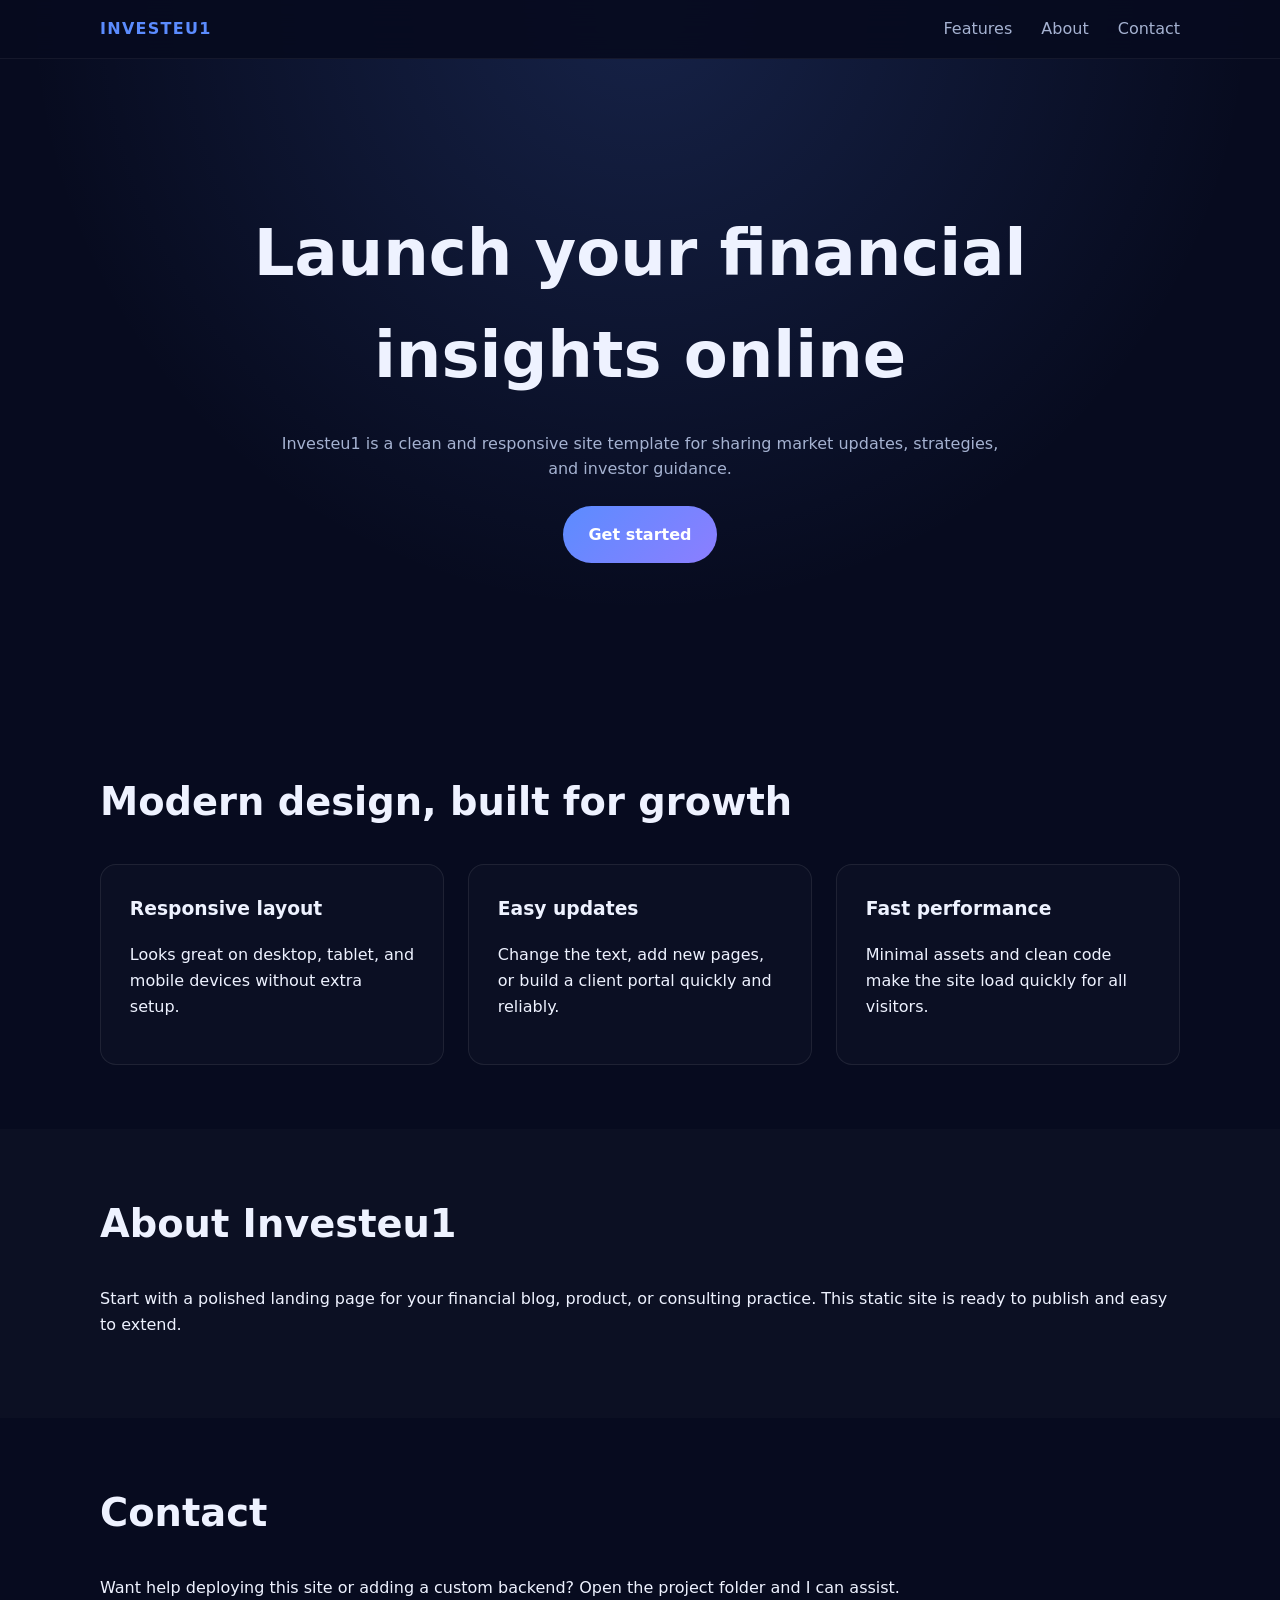
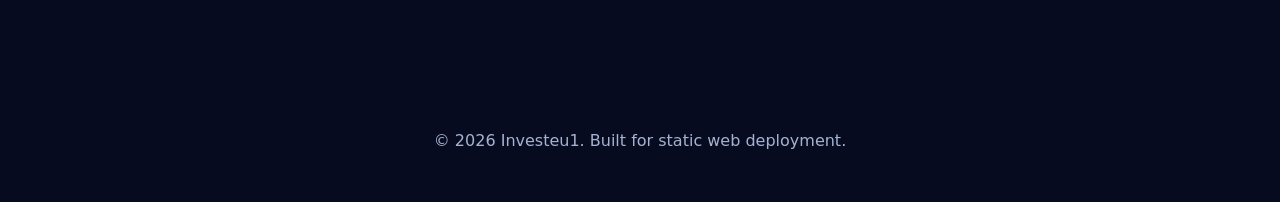
==== index.html @ 226d845a "Initial commit" ====
<!DOCTYPE html>
<html lang="en">
  <head>
    <meta charset="UTF-8" />
    <meta name="viewport" content="width=device-width, initial-scale=1.0" />
    <title>Investeu1</title>
    <link rel="stylesheet" href="styles.css" />
  </head>
  <body>
    <header class="site-header">
      <div class="container">
        <a class="brand" href="#">Investeu1</a>
        <nav>
          <a href="#features">Features</a>
          <a href="#about">About</a>
          <a href="#contact">Contact</a>
        </nav>
      </div>
    </header>

    <main>
      <section class="hero">
        <div class="container hero-content">
          <h1>Launch your financial insights online</h1>
          <p>Investeu1 is a clean and responsive site template for sharing market updates, strategies, and investor guidance.</p>
          <a class="btn" href="#about">Get started</a>
        </div>
      </section>

      <section id="features" class="section">
        <div class="container">
          <h2>Modern design, built for growth</h2>
          <div class="grid">
            <article>
              <h3>Responsive layout</h3>
              <p>Looks great on desktop, tablet, and mobile devices without extra setup.</p>
            </article>
            <article>
              <h3>Easy updates</h3>
              <p>Change the text, add new pages, or build a client portal quickly and reliably.</p>
            </article>
            <article>
              <h3>Fast performance</h3>
              <p>Minimal assets and clean code make the site load quickly for all visitors.</p>
            </article>
          </div>
        </div>
      </section>

      <section id="about" class="section section-alt">
        <div class="container">
          <h2>About Investeu1</h2>
          <p>Start with a polished landing page for your financial blog, product, or consulting practice. This static site is ready to publish and easy to extend.</p>
        </div>
      </section>

      <section id="contact" class="section">
        <div class="container">
          <h2>Contact</h2>
          <p>Want help deploying this site or adding a custom backend? Open the project folder and I can assist.</p>
        </div>
      </section>
    </main>

    <footer class="footer">
      <div class="container">
        <p>© 2026 Investeu1. Built for static web deployment.</p>
      </div>
    </footer>

    <script src="script.js"></script>
  </body>
</html>
---- styles.css ----
:root {
  --bg: #070b1f;
  --surface: #11172f;
  --text: #eef2ff;
  --muted: #a5b2d1;
  --accent: #5b8cff;
}

* {
  box-sizing: border-box;
}

body {
  margin: 0;
  font-family: Inter, system-ui, -apple-system, BlinkMacSystemFont, "Segoe UI", sans-serif;
  background: radial-gradient(circle at top, rgba(91, 140, 255, 0.18), transparent 32%), var(--bg);
  color: var(--text);
  line-height: 1.6;
}

img {
  max-width: 100%;
}

.container {
  width: min(1080px, calc(100% - 2rem));
  margin: 0 auto;
}

.site-header {
  position: sticky;
  top: 0;
  background: rgba(7, 11, 31, 0.94);
  backdrop-filter: blur(16px);
  border-bottom: 1px solid rgba(255, 255, 255, 0.06);
  z-index: 10;
}

.site-header .container {
  display: flex;
  align-items: center;
  justify-content: space-between;
  padding: 1rem 0;
}

.brand {
  font-weight: 700;
  letter-spacing: 0.08em;
  text-transform: uppercase;
  color: var(--accent);
  text-decoration: none;
}

nav a {
  color: var(--muted);
  text-decoration: none;
  margin-left: 1.5rem;
  font-weight: 500;
}

nav a:hover {
  color: var(--text);
}

.hero {
  min-height: 72vh;
  display: grid;
  place-items: center;
  padding: 5rem 0;
}

.hero-content {
  text-align: center;
}

.hero h1 {
  font-size: clamp(2.5rem, 5vw, 4.5rem);
  margin: 0;
}

.hero p {
  max-width: 720px;
  margin: 1.5rem auto;
  color: var(--muted);
}

.btn {
  display: inline-block;
  padding: 1rem 1.6rem;
  border-radius: 999px;
  background: linear-gradient(135deg, #5b8cff, #8c7eff);
  color: white;
  text-decoration: none;
  font-weight: 600;
}

.section {
  padding: 4rem 0;
}

.section-alt {
  background: rgba(255, 255, 255, 0.02);
}

.section h2 {
  margin-top: 0;
  font-size: clamp(2rem, 3vw, 2.8rem);
}

.grid {
  display: grid;
  gap: 1.5rem;
  grid-template-columns: repeat(auto-fit, minmax(220px, 1fr));
  margin-top: 2rem;
}

article {
  padding: 1.8rem;
  border: 1px solid rgba(255, 255, 255, 0.08);
  border-radius: 1rem;
  background: rgba(255, 255, 255, 0.02);
}

article h3 {
  margin-top: 0;
}

.footer {
  padding: 2rem 0;
  text-align: center;
  color: var(--muted);
}

@media (max-width: 680px) {
  .site-header .container {
    flex-direction: column;
    align-items: flex-start;
  }

  nav {
    margin-top: 0.75rem;
  }

  nav a {
    margin-left: 0;
    margin-right: 1rem;
  }
}
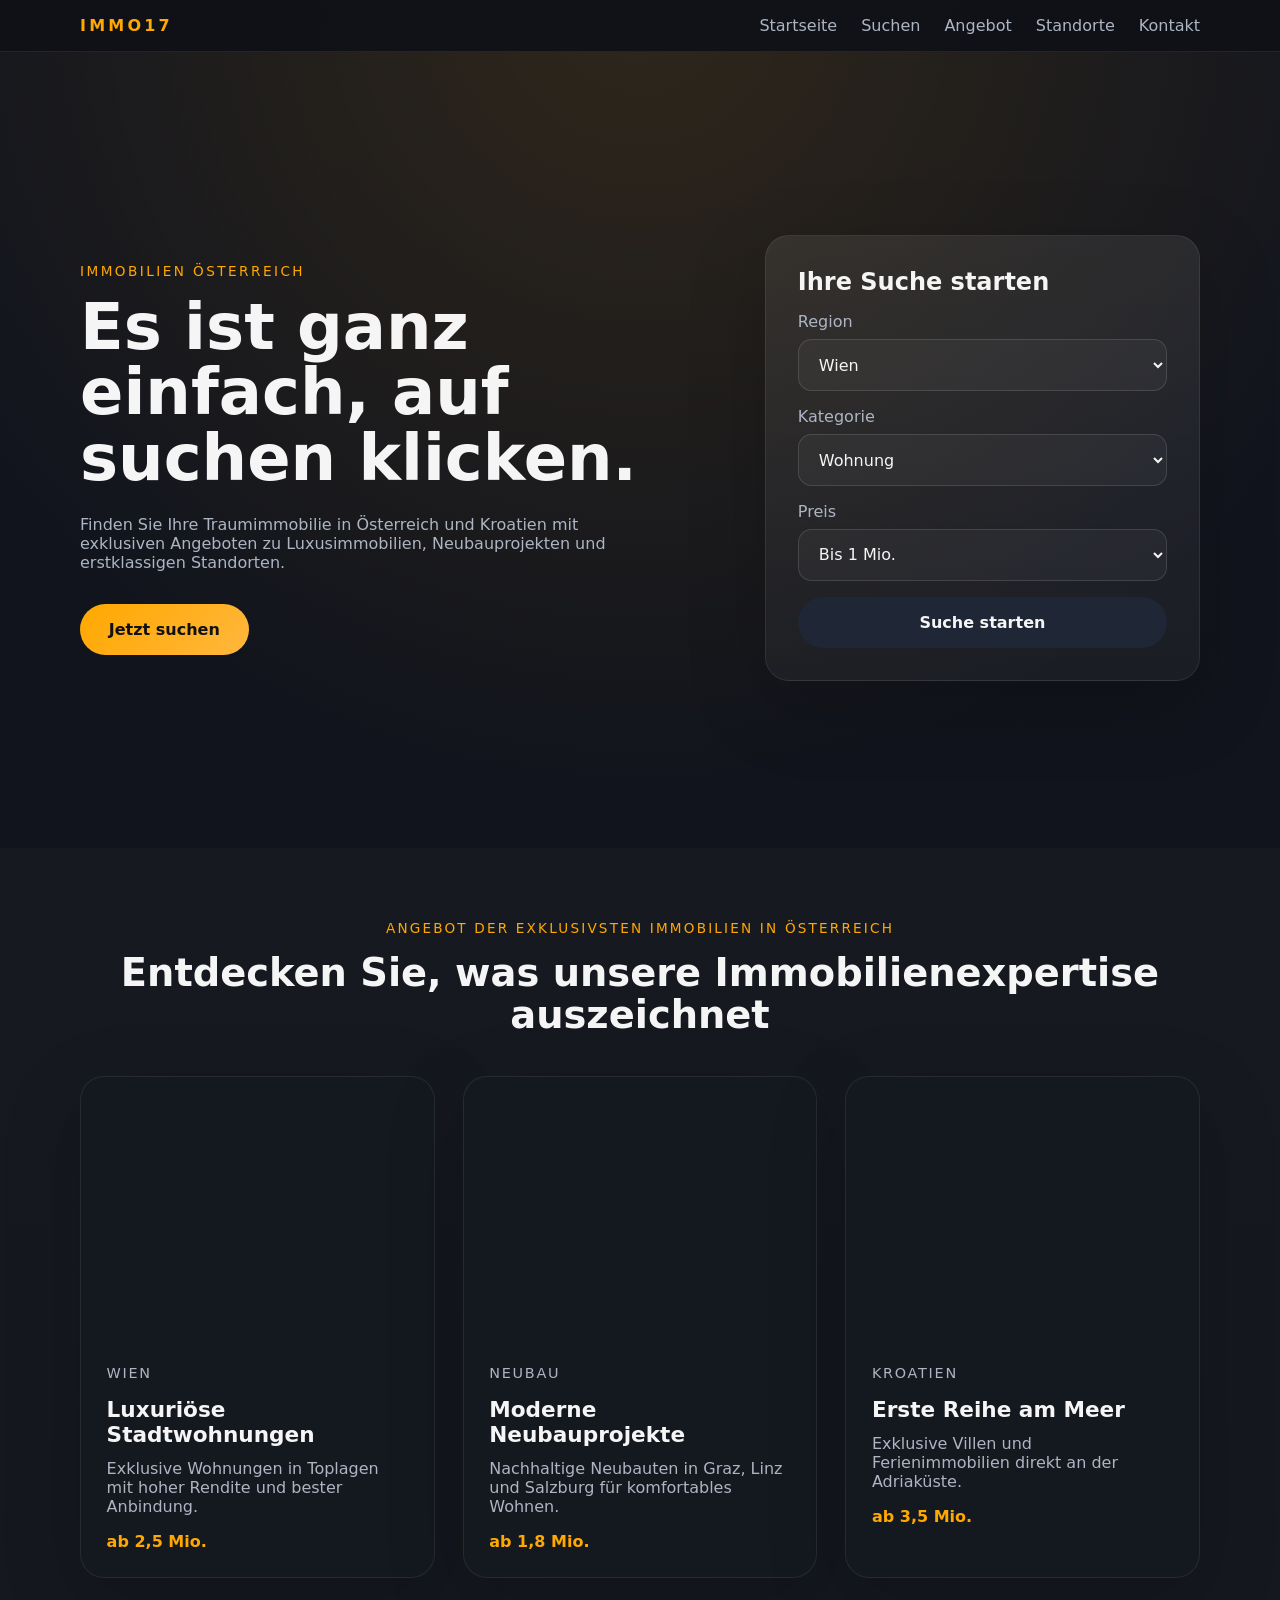
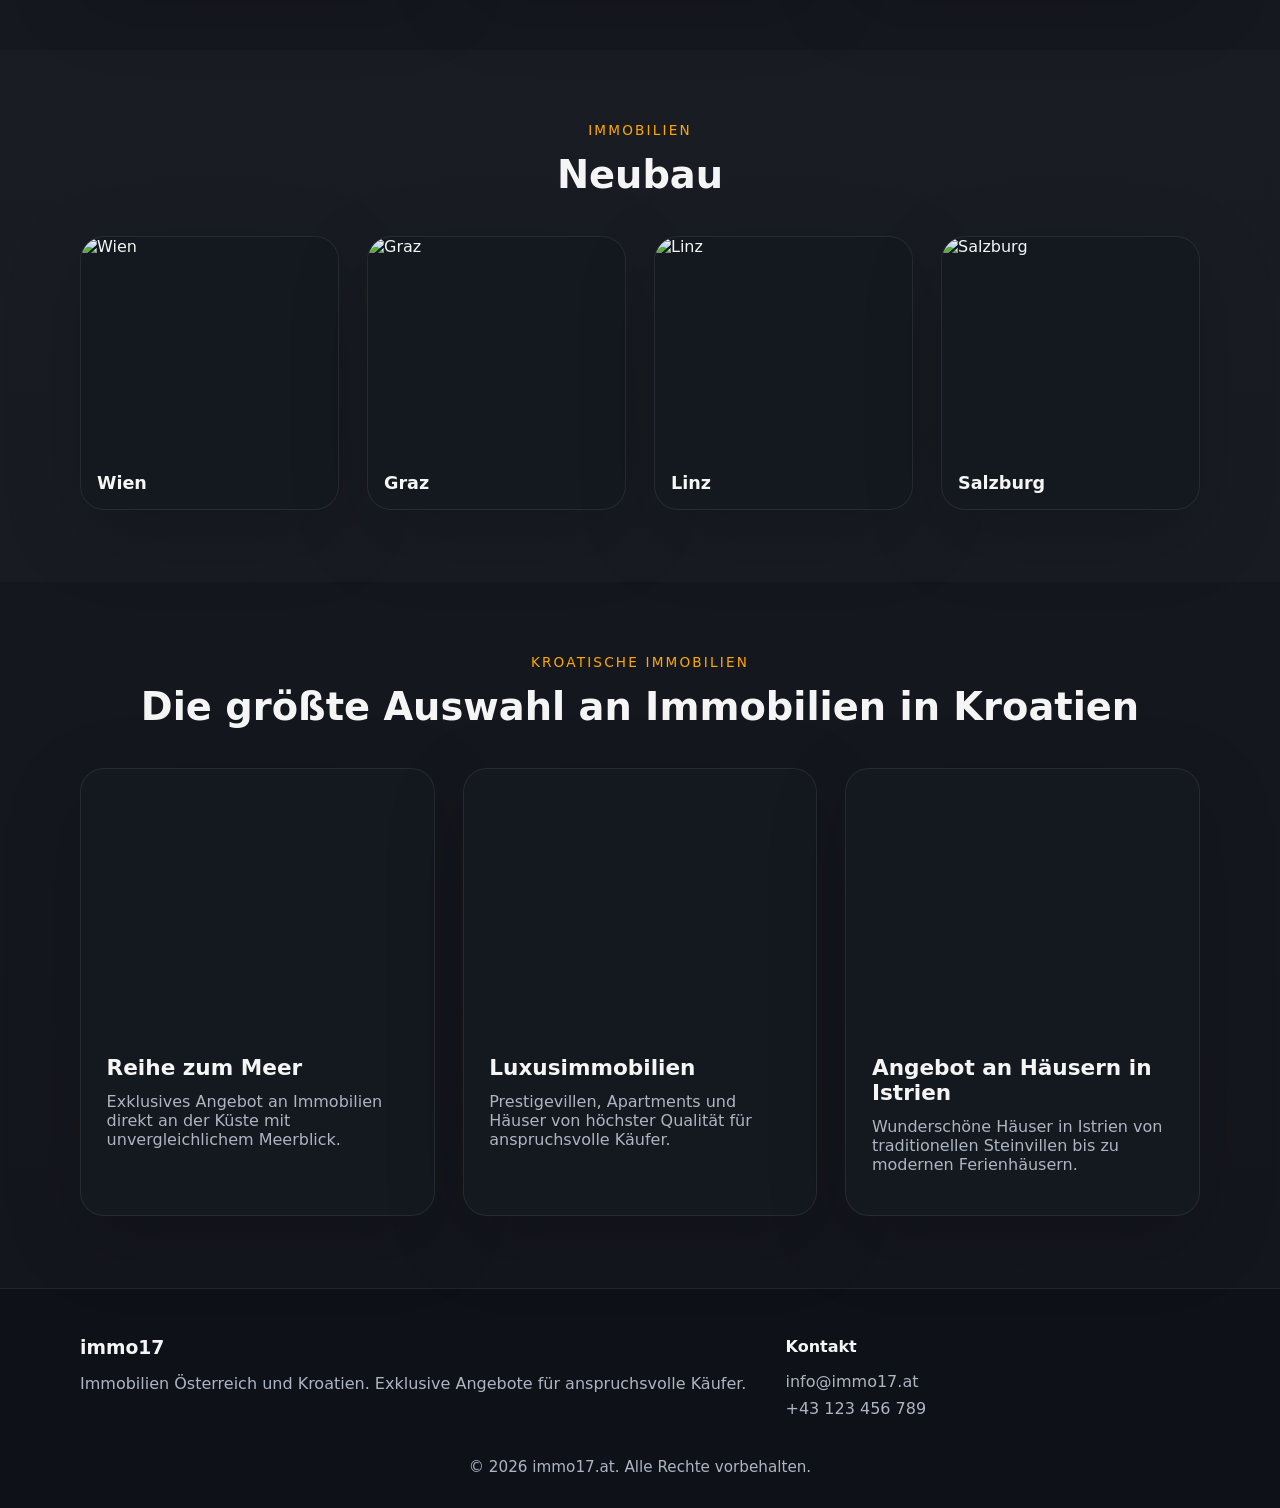
==== commit 6c579703: "Update site to immo17.at-style clone" ====
--- a/index.html
+++ b/index.html
@@ -1,70 +1,186 @@
 <!DOCTYPE html>
-<html lang="en">
+<html lang="de">
   <head>
     <meta charset="UTF-8" />
     <meta name="viewport" content="width=device-width, initial-scale=1.0" />
-    <title>Investeu1</title>
+    <title>immo17.at</title>
+    <meta name="description" content="Immobilien Österreich" />
     <link rel="stylesheet" href="styles.css" />
   </head>
   <body>
-    <header class="site-header">
-      <div class="container">
-        <a class="brand" href="#">Investeu1</a>
-        <nav>
-          <a href="#features">Features</a>
-          <a href="#about">About</a>
-          <a href="#contact">Contact</a>
+    <header class="main-header">
+      <div class="header-inner container">
+        <a class="logo" href="#home">immo17</a>
+        <button class="menu-toggle" aria-label="Menü öffnen">☰</button>
+        <nav class="main-menu">
+          <a href="#home">Startseite</a>
+          <a href="#search">Suchen</a>
+          <a href="#angebote">Angebot</a>
+          <a href="#standorte">Standorte</a>
+          <a href="#kontakt">Kontakt</a>
         </nav>
       </div>
     </header>
 
     <main>
-      <section class="hero">
-        <div class="container hero-content">
-          <h1>Launch your financial insights online</h1>
-          <p>Investeu1 is a clean and responsive site template for sharing market updates, strategies, and investor guidance.</p>
-          <a class="btn" href="#about">Get started</a>
+      <section id="home" class="hero-section">
+        <div class="container hero-grid">
+          <div class="hero-copy">
+            <span class="eyebrow">Immobilien Österreich</span>
+            <h1>Es ist ganz einfach, auf suchen klicken.</h1>
+            <p>Finden Sie Ihre Traumimmobilie in Österreich und Kroatien mit exklusiven Angeboten zu Luxusimmobilien, Neubauprojekten und erstklassigen Standorten.</p>
+            <a class="btn btn-primary" href="#search">Jetzt suchen</a>
+          </div>
+          <div class="hero-image">
+            <div class="hero-panel">
+              <h2>Ihre Suche starten</h2>
+              <form id="search" class="search-form">
+                <label>
+                  Region
+                  <select>
+                    <option>Wien</option>
+                    <option>Graz</option>
+                    <option>Linz</option>
+                    <option>Salzburg</option>
+                  </select>
+                </label>
+                <label>
+                  Kategorie
+                  <select>
+                    <option>Wohnung</option>
+                    <option>Haus</option>
+                    <option>Neubau</option>
+                    <option>Kroatien</option>
+                  </select>
+                </label>
+                <label>
+                  Preis
+                  <select>
+                    <option>Bis 1 Mio.</option>
+                    <option>1–3 Mio.</option>
+                    <option>3–5 Mio.</option>
+                    <option>5+ Mio.</option>
+                  </select>
+                </label>
+                <button class="btn btn-secondary" type="submit">Suche starten</button>
+              </form>
+            </div>
+          </div>
         </div>
       </section>
 
-      <section id="features" class="section">
+      <section id="angebote" class="section section-dark">
         <div class="container">
-          <h2>Modern design, built for growth</h2>
-          <div class="grid">
-            <article>
-              <h3>Responsive layout</h3>
-              <p>Looks great on desktop, tablet, and mobile devices without extra setup.</p>
+          <div class="section-heading text-center">
+            <span class="subtitle">Angebot der exklusivsten Immobilien in Österreich</span>
+            <h2>Entdecken Sie, was unsere Immobilienexpertise auszeichnet</h2>
+          </div>
+          <div class="card-grid">
+            <article class="property-card">
+              <div class="property-image image-austria"></div>
+              <div class="property-content">
+                <p class="property-tag">Wien</p>
+                <h3>Luxuriöse Stadtwohnungen</h3>
+                <p>Exklusive Wohnungen in Toplagen mit hoher Rendite und bester Anbindung.</p>
+                <span class="price">ab 2,5 Mio.</span>
+              </div>
             </article>
-            <article>
-              <h3>Easy updates</h3>
-              <p>Change the text, add new pages, or build a client portal quickly and reliably.</p>
+            <article class="property-card">
+              <div class="property-image image-house"></div>
+              <div class="property-content">
+                <p class="property-tag">Neubau</p>
+                <h3>Moderne Neubauprojekte</h3>
+                <p>Nachhaltige Neubauten in Graz, Linz und Salzburg für komfortables Wohnen.</p>
+                <span class="price">ab 1,8 Mio.</span>
+              </div>
             </article>
-            <article>
-              <h3>Fast performance</h3>
-              <p>Minimal assets and clean code make the site load quickly for all visitors.</p>
+            <article class="property-card">
+              <div class="property-image image-croatia"></div>
+              <div class="property-content">
+                <p class="property-tag">Kroatien</p>
+                <h3>Erste Reihe am Meer</h3>
+                <p>Exklusive Villen und Ferienimmobilien direkt an der Adriaküste.</p>
+                <span class="price">ab 3,5 Mio.</span>
+              </div>
             </article>
           </div>
         </div>
       </section>
 
-      <section id="about" class="section section-alt">
+      <section id="standorte" class="section section-light">
         <div class="container">
-          <h2>About Investeu1</h2>
-          <p>Start with a polished landing page for your financial blog, product, or consulting practice. This static site is ready to publish and easy to extend.</p>
+          <div class="section-heading text-center">
+            <span class="subtitle">Immobilien</span>
+            <h2>Neubau</h2>
+          </div>
+          <div class="locations-grid">
+            <div class="location-card">
+              <img src="https://images.unsplash.com/photo-1522708323590-d24dbb6b0267?auto=format&fit=crop&w=800&q=80" alt="Wien" />
+              <h4>Wien</h4>
+            </div>
+            <div class="location-card">
+              <img src="https://images.unsplash.com/photo-1494526585095-c41746248156?auto=format&fit=crop&w=800&q=80" alt="Graz" />
+              <h4>Graz</h4>
+            </div>
+            <div class="location-card">
+              <img src="https://images.unsplash.com/photo-1505693416388-ac5ce068fe85?auto=format&fit=crop&w=800&q=80" alt="Linz" />
+              <h4>Linz</h4>
+            </div>
+            <div class="location-card">
+              <img src="https://images.unsplash.com/photo-1505693416388-ac5ce068fe85?auto=format&fit=crop&w=800&q=80" alt="Salzburg" />
+              <h4>Salzburg</h4>
+            </div>
+          </div>
         </div>
       </section>
 
-      <section id="contact" class="section">
+      <section class="section section-dark">
         <div class="container">
-          <h2>Contact</h2>
-          <p>Want help deploying this site or adding a custom backend? Open the project folder and I can assist.</p>
+          <div class="section-heading text-center">
+            <span class="subtitle">Kroatische Immobilien</span>
+            <h2>Die größte Auswahl an Immobilien in Kroatien</h2>
+          </div>
+          <div class="blog-grid">
+            <article class="blog-card">
+              <div class="blog-image"></div>
+              <div class="blog-body">
+                <h3>Reihe zum Meer</h3>
+                <p>Exklusives Angebot an Immobilien direkt an der Küste mit unvergleichlichem Meerblick.</p>
+              </div>
+            </article>
+            <article class="blog-card">
+              <div class="blog-image"></div>
+              <div class="blog-body">
+                <h3>Luxusimmobilien</h3>
+                <p>Prestigevillen, Apartments und Häuser von höchster Qualität für anspruchsvolle Käufer.</p>
+              </div>
+            </article>
+            <article class="blog-card">
+              <div class="blog-image"></div>
+              <div class="blog-body">
+                <h3>Angebot an Häusern in Istrien</h3>
+                <p>Wunderschöne Häuser in Istrien von traditionellen Steinvillen bis zu modernen Ferienhäusern.</p>
+              </div>
+            </article>
+          </div>
         </div>
       </section>
     </main>
 
-    <footer class="footer">
-      <div class="container">
-        <p>© 2026 Investeu1. Built for static web deployment.</p>
+    <footer id="kontakt" class="footer">
+      <div class="container footer-grid">
+        <div>
+          <h3>immo17</h3>
+          <p>Immobilien Österreich und Kroatien. Exklusive Angebote für anspruchsvolle Käufer.</p>
+        </div>
+        <div>
+          <h4>Kontakt</h4>
+          <p>info@immo17.at</p>
+          <p>+43 123 456 789</p>
+        </div>
+      </div>
+      <div class="footer-bottom">
+        <p>© 2026 immo17.at. Alle Rechte vorbehalten.</p>
       </div>
     </footer>
 
--- a/styles.css
+++ b/styles.css
@@ -1,9 +1,12 @@
 :root {
-  --bg: #070b1f;
-  --surface: #11172f;
-  --text: #eef2ff;
-  --muted: #a5b2d1;
-  --accent: #5b8cff;
+  --bg: #0f1118;
+  --surface: #1a1e29;
+  --surface-light: #252a36;
+  --text: #f5f5f5;
+  --muted: #adb5c3;
+  --highlight: #ffa800;
+  --border: rgba(255, 255, 255, 0.08);
+  --shadow: 0 24px 80px rgba(0, 0, 0, 0.18);
 }
 
 * {
@@ -12,137 +15,368 @@
 
 body {
   margin: 0;
+  min-height: 100vh;
   font-family: Inter, system-ui, -apple-system, BlinkMacSystemFont, "Segoe UI", sans-serif;
-  background: radial-gradient(circle at top, rgba(91, 140, 255, 0.18), transparent 32%), var(--bg);
-  color: var(--text);
-  line-height: 1.6;
+  background: radial-gradient(circle at top, rgba(255, 168, 0, 0.12), transparent 25%), linear-gradient(180deg, #12151e 0%, #0f1118 100%);
+  color: var(--text);
 }
 
 img {
   max-width: 100%;
+  display: block;
+}
+
+button,
+input,
+select {
+  font: inherit;
 }
 
 .container {
-  width: min(1080px, calc(100% - 2rem));
+  width: min(1120px, calc(100% - 2rem));
   margin: 0 auto;
 }
 
-.site-header {
+.main-header {
   position: sticky;
   top: 0;
-  background: rgba(7, 11, 31, 0.94);
-  backdrop-filter: blur(16px);
-  border-bottom: 1px solid rgba(255, 255, 255, 0.06);
-  z-index: 10;
-}
-
-.site-header .container {
+  z-index: 20;
+  background: rgba(15, 17, 24, 0.94);
+  backdrop-filter: blur(18px);
+  border-bottom: 1px solid rgba(255, 255, 255, 0.08);
+}
+
+.header-inner {
   display: flex;
   align-items: center;
   justify-content: space-between;
+  gap: 1rem;
   padding: 1rem 0;
 }
 
-.brand {
+.logo {
+  color: var(--highlight);
+  text-decoration: none;
   font-weight: 700;
-  letter-spacing: 0.08em;
+  letter-spacing: 0.2em;
   text-transform: uppercase;
-  color: var(--accent);
+}
+
+.main-menu {
+  display: flex;
+  gap: 1.5rem;
+  flex-wrap: wrap;
+}
+
+.main-menu a {
+  color: var(--muted);
   text-decoration: none;
-}
-
-nav a {
-  color: var(--muted);
-  text-decoration: none;
-  margin-left: 1.5rem;
   font-weight: 500;
 }
 
-nav a:hover {
-  color: var(--text);
-}
-
-.hero {
-  min-height: 72vh;
-  display: grid;
-  place-items: center;
-  padding: 5rem 0;
-}
-
-.hero-content {
-  text-align: center;
-}
-
-.hero h1 {
-  font-size: clamp(2.5rem, 5vw, 4.5rem);
+.main-menu a:hover,
+.main-menu a:focus {
+  color: var(--text);
+}
+
+.menu-toggle {
+  display: none;
+  background: none;
+  border: none;
+  color: var(--text);
+  font-size: 1.7rem;
+  cursor: pointer;
+}
+
+.hero-section {
+  padding: 4rem 0 3rem;
+}
+
+.hero-grid {
+  display: grid;
+  gap: 2rem;
+  grid-template-columns: 1.2fr 0.8fr;
+  align-items: center;
+  min-height: 76vh;
+}
+
+.hero-copy {
+  max-width: 560px;
+}
+
+.eyebrow {
+  display: inline-flex;
+  align-items: center;
+  gap: 0.5rem;
+  color: var(--highlight);
+  text-transform: uppercase;
+  font-size: 0.85rem;
+  letter-spacing: 0.18em;
+  margin-bottom: 1rem;
+}
+
+.hero-copy h1 {
   margin: 0;
-}
-
-.hero p {
-  max-width: 720px;
-  margin: 1.5rem auto;
-  color: var(--muted);
+  font-size: clamp(2.8rem, 5vw, 4.5rem);
+  line-height: 1.02;
+}
+
+.hero-copy p {
+  max-width: 44rem;
+  color: var(--muted);
+  margin: 1.5rem 0 2rem;
 }
 
 .btn {
-  display: inline-block;
-  padding: 1rem 1.6rem;
+  display: inline-flex;
+  align-items: center;
+  justify-content: center;
+  padding: 1rem 1.8rem;
   border-radius: 999px;
-  background: linear-gradient(135deg, #5b8cff, #8c7eff);
-  color: white;
+  border: none;
+  cursor: pointer;
   text-decoration: none;
   font-weight: 600;
 }
 
+.btn-primary {
+  background: linear-gradient(135deg, #ffa800, #ffb73d);
+  color: #111;
+}
+
+.btn-secondary {
+  background: #1f2635;
+  color: var(--text);
+}
+
+.hero-image {
+  position: relative;
+}
+
+.hero-panel {
+  background: linear-gradient(180deg, rgba(255,255,255,0.08), rgba(255,255,255,0.04));
+  border: 1px solid rgba(255, 255, 255, 0.08);
+  border-radius: 1.5rem;
+  box-shadow: var(--shadow);
+  padding: 2rem;
+}
+
+.hero-panel h2 {
+  margin: 0 0 1rem;
+}
+
+.search-form {
+  display: grid;
+  gap: 1rem;
+}
+
+.search-form label {
+  display: grid;
+  gap: 0.5rem;
+  color: var(--muted);
+}
+
+.search-form select {
+  width: 100%;
+  border: 1px solid rgba(255, 255, 255, 0.12);
+  background: rgba(255, 255, 255, 0.04);
+  color: var(--text);
+  padding: 0.9rem 1rem;
+  border-radius: 0.85rem;
+}
+
 .section {
-  padding: 4rem 0;
-}
-
-.section-alt {
+  padding: 4.5rem 0;
+}
+
+.section-dark {
   background: rgba(255, 255, 255, 0.02);
 }
 
-.section h2 {
-  margin-top: 0;
-  font-size: clamp(2rem, 3vw, 2.8rem);
-}
-
-.grid {
-  display: grid;
-  gap: 1.5rem;
+.section-light {
+  background: rgba(255, 255, 255, 0.04);
+}
+
+.section-heading {
+  margin-bottom: 2.5rem;
+}
+
+.section-heading .subtitle {
+  display: block;
+  color: var(--highlight);
+  text-transform: uppercase;
+  letter-spacing: 0.16em;
+  font-size: 0.85rem;
+  margin-bottom: 1rem;
+}
+
+.section-heading h2 {
+  margin: 0;
+  font-size: clamp(2rem, 3vw, 3rem);
+  line-height: 1.1;
+}
+
+.text-center {
+  text-align: center;
+}
+
+.card-grid,
+.blog-grid,
+.locations-grid {
+  display: grid;
+  gap: 1.75rem;
+}
+
+.card-grid,
+.blog-grid {
+  grid-template-columns: repeat(auto-fit, minmax(240px, 1fr));
+}
+
+.locations-grid {
   grid-template-columns: repeat(auto-fit, minmax(220px, 1fr));
+}
+
+.property-card,
+.blog-card,
+.location-card {
+  border-radius: 1.5rem;
+  overflow: hidden;
+  background: #14181f;
+  border: 1px solid rgba(255, 255, 255, 0.08);
+  box-shadow: var(--shadow);
+}
+
+.property-image,
+.blog-image {
+  min-height: 260px;
+  background-size: cover;
+  background-position: center;
+}
+
+.property-image.image-austria {
+  background-image: url('https://images.unsplash.com/photo-1505693416388-ac5ce068fe85?auto=format&fit=crop&w=900&q=80');
+}
+
+.property-image.image-house {
+  background-image: url('https://images.unsplash.com/photo-1494526585095-c41746248156?auto=format&fit=crop&w=900&q=80');
+}
+
+.property-image.image-croatia,
+.blog-image {
+  background-image: url('https://images.unsplash.com/photo-1505693416388-ac5ce068fe85?auto=format&fit=crop&w=900&q=80');
+}
+
+.property-content,
+.blog-body {
+  padding: 1.6rem;
+}
+
+.property-tag {
+  display: inline-block;
+  margin-bottom: 0.75rem;
+  color: var(--highlight);
+  font-size: 0.9rem;
+  letter-spacing: 0.12em;
+  text-transform: uppercase;
+}
+
+.property-card h3,
+.blog-body h3 {
+  margin: 0 0 0.75rem;
+  font-size: 1.35rem;
+}
+
+.property-card p,
+.blog-body p {
+  color: var(--muted);
+  margin: 0 0 1rem;
+}
+
+.price {
+  display: inline-flex;
+  align-items: center;
+  color: var(--highlight);
+  font-weight: 700;
+}
+
+.location-card {
+  overflow: hidden;
+}
+
+.location-card img {
+  width: 100%;
+  height: 220px;
+  object-fit: cover;
+}
+
+.location-card h4 {
+  margin: 1rem;
+  font-size: 1.1rem;
+}
+
+.footer {
+  padding: 3rem 0 1.5rem;
+  border-top: 1px solid rgba(255, 255, 255, 0.08);
+}
+
+.footer-grid {
+  display: grid;
+  grid-template-columns: 1.3fr 0.8fr;
+  gap: 2rem;
+}
+
+.footer h3,
+.footer h4 {
+  margin: 0 0 1rem;
+  color: var(--text);
+}
+
+.footer p {
+  color: var(--muted);
+  margin: 0.5rem 0;
+}
+
+.footer-bottom {
   margin-top: 2rem;
-}
-
-article {
-  padding: 1.8rem;
-  border: 1px solid rgba(255, 255, 255, 0.08);
-  border-radius: 1rem;
-  background: rgba(255, 255, 255, 0.02);
-}
-
-article h3 {
-  margin-top: 0;
-}
-
-.footer {
-  padding: 2rem 0;
   text-align: center;
   color: var(--muted);
-}
-
-@media (max-width: 680px) {
-  .site-header .container {
+  font-size: 0.95rem;
+}
+
+@media (max-width: 900px) {
+  .hero-grid,
+  .footer-grid {
+    grid-template-columns: 1fr;
+  }
+}
+
+@media (max-width: 720px) {
+  .main-menu {
+    position: absolute;
+    inset: 100% 1rem auto auto;
+    right: 0;
+    display: none;
     flex-direction: column;
-    align-items: flex-start;
-  }
-
-  nav {
-    margin-top: 0.75rem;
-  }
-
-  nav a {
-    margin-left: 0;
-    margin-right: 1rem;
-  }
-}
+    padding: 1rem;
+    background: rgba(15, 17, 24, 0.98);
+    border: 1px solid rgba(255, 255, 255, 0.08);
+    border-radius: 1rem;
+    width: calc(100% - 2rem);
+  }
+
+  .main-menu.open {
+    display: flex;
+  }
+
+  .menu-toggle {
+    display: block;
+  }
+
+  .main-header {
+    padding-bottom: 1rem;
+  }
+
+  .hero-section {
+    padding-top: 3rem;
+  }
+}
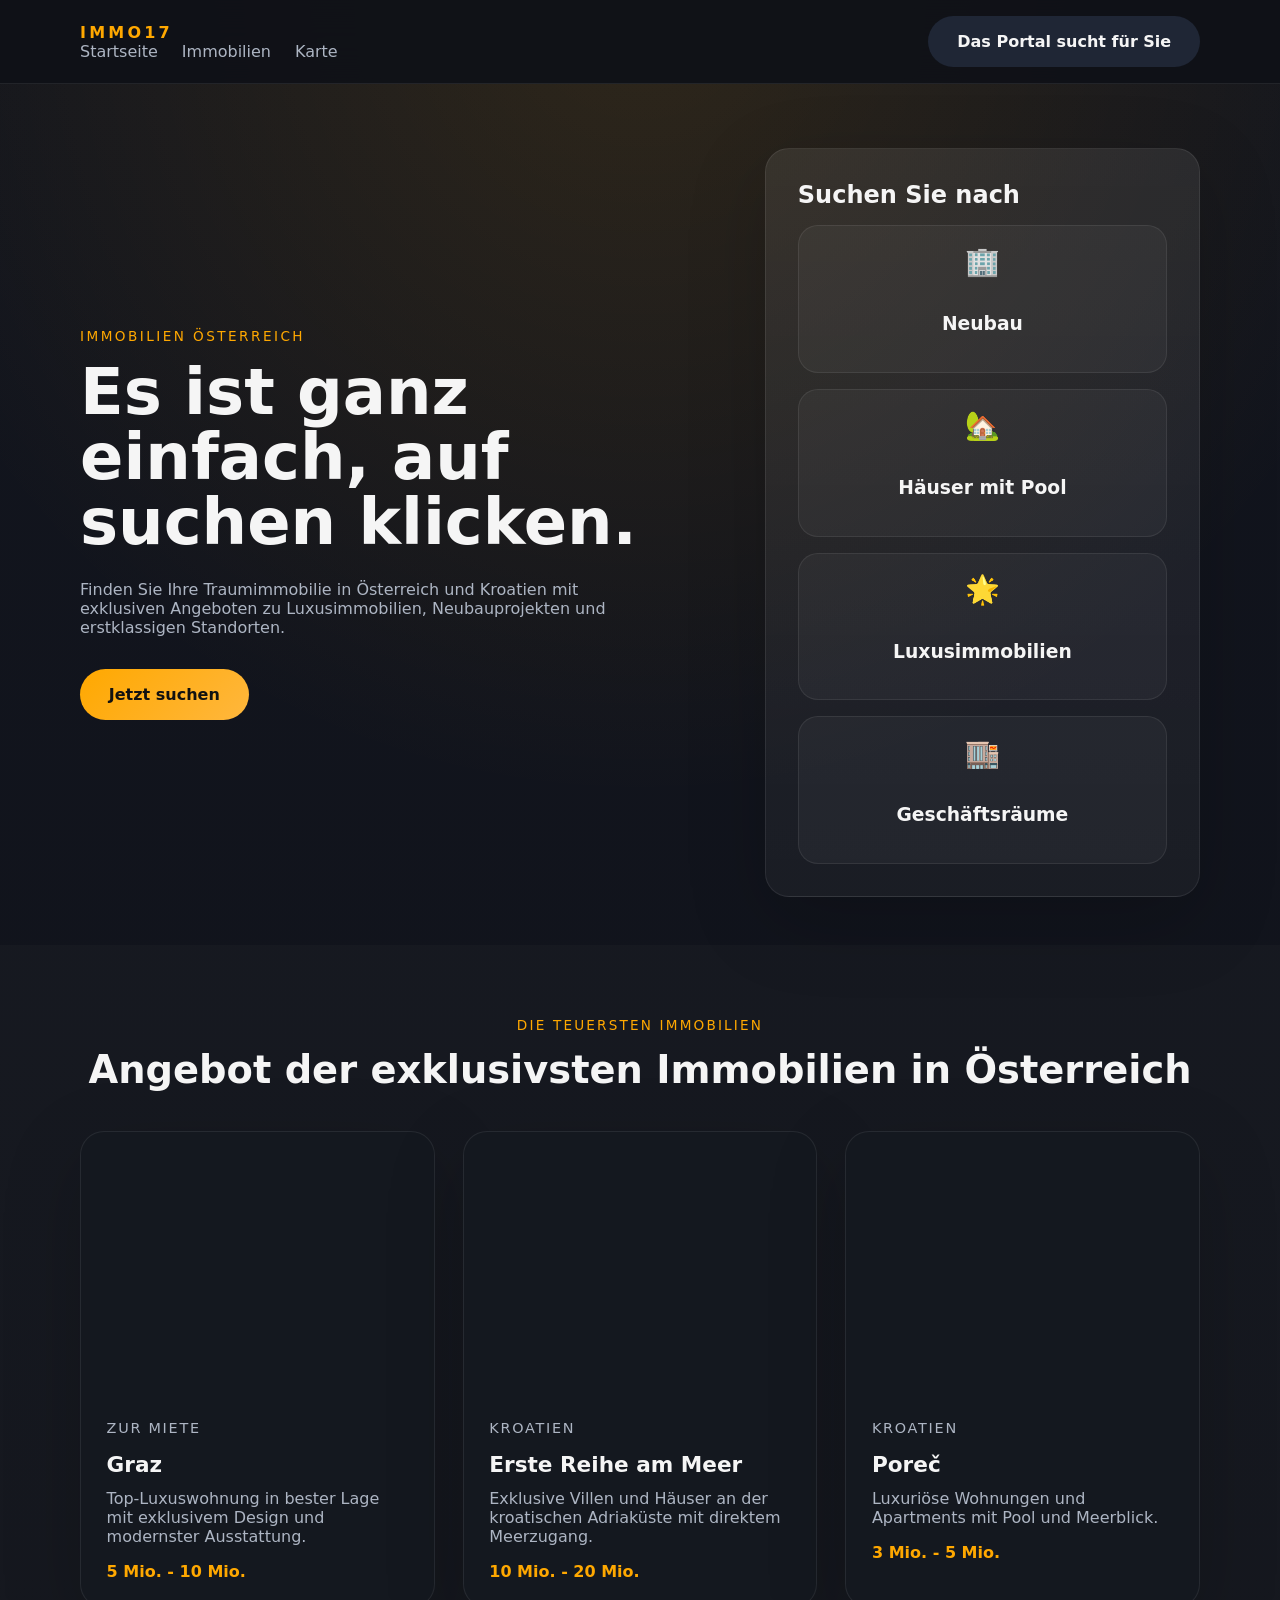
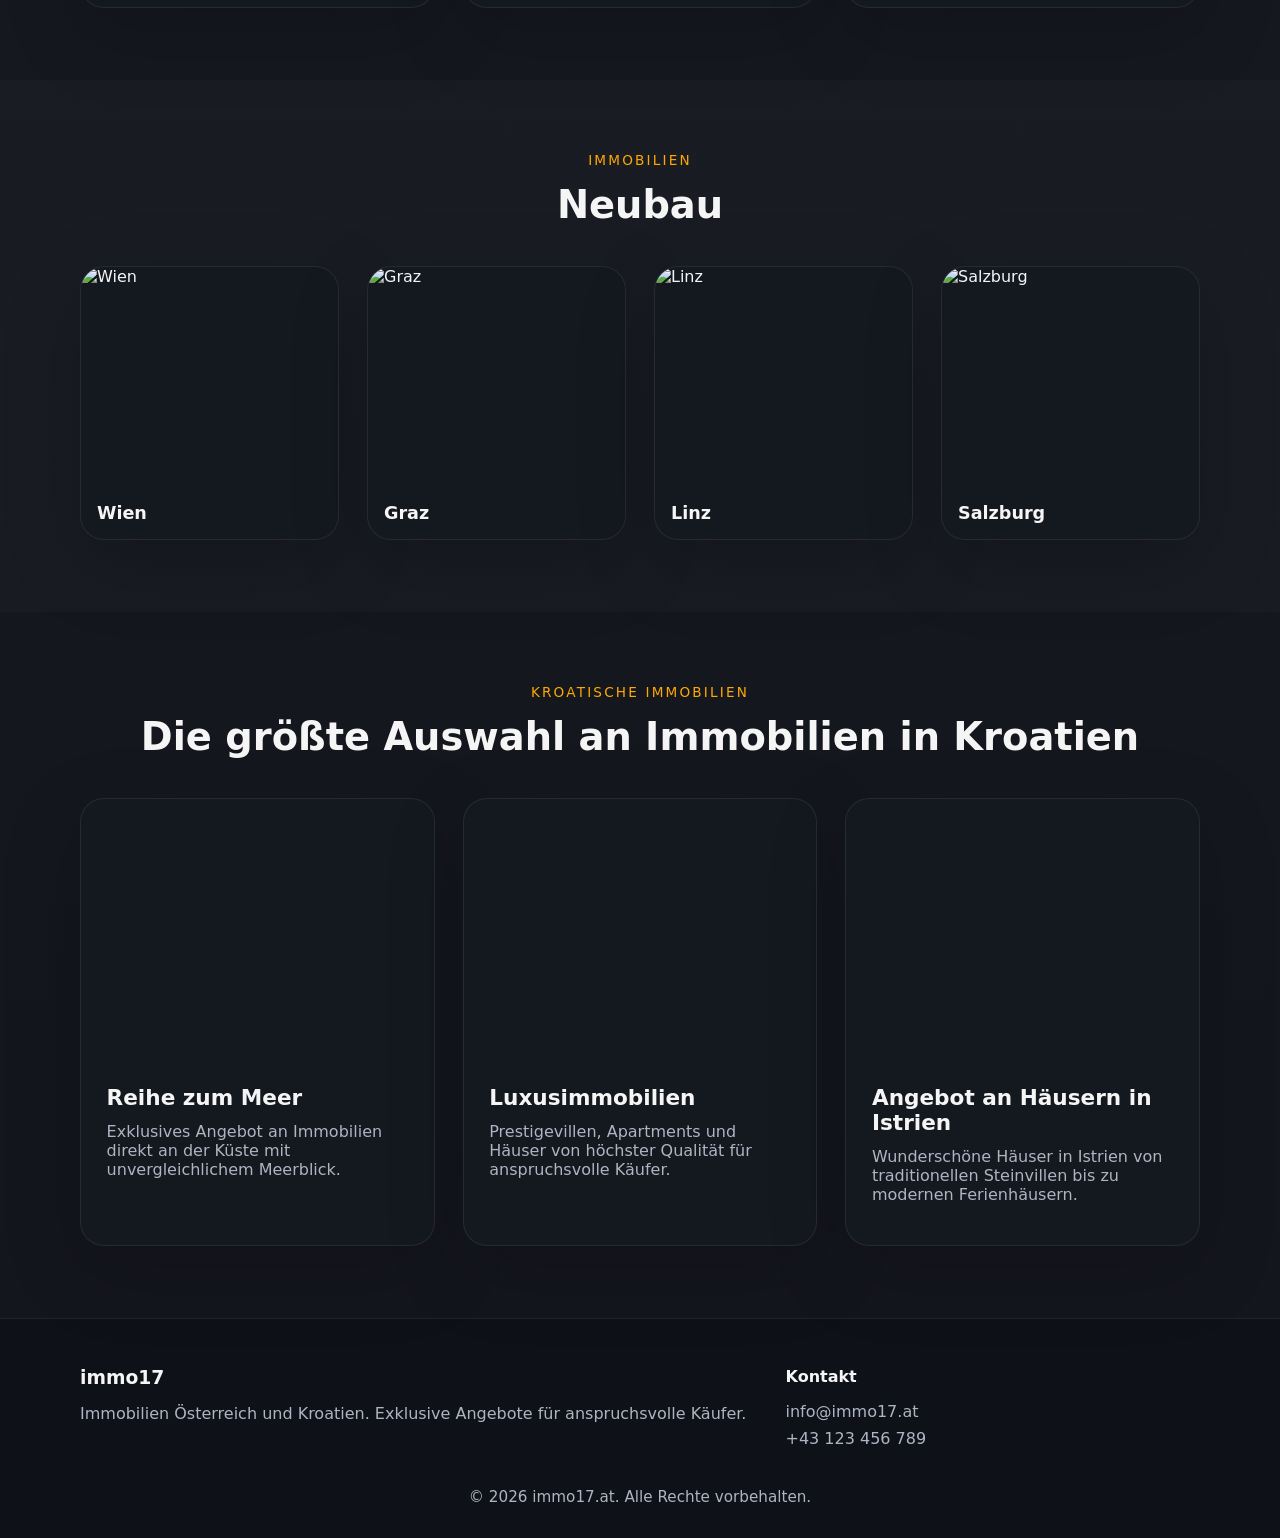
==== commit 4ab736af: "Update immo17.at clone with improved layout and responsive mobile menu" ====
--- a/index.html
+++ b/index.html
@@ -8,17 +8,33 @@
     <link rel="stylesheet" href="styles.css" />
   </head>
   <body>
-    <header class="main-header">
-      <div class="header-inner container">
-        <a class="logo" href="#home">immo17</a>
-        <button class="menu-toggle" aria-label="Menü öffnen">☰</button>
-        <nav class="main-menu">
-          <a href="#home">Startseite</a>
-          <a href="#search">Suchen</a>
-          <a href="#angebote">Angebot</a>
-          <a href="#standorte">Standorte</a>
-          <a href="#kontakt">Kontakt</a>
-        </nav>
+    <header class="main-header fixed-header">
+      <div class="header-lower">
+        <div class="header-inner container">
+          <div class="inner-header-left">
+            <a class="logo" href="#home">immo17</a>
+            <nav class="main-menu">
+              <a href="#home">Startseite</a>
+              <a href="#kategorien">Immobilien</a>
+              <a href="#karte">Karte</a>
+            </nav>
+          </div>
+          <div class="inner-header-right">
+            <a class="btn btn-secondary" href="#portal">Das Portal sucht für Sie</a>
+            <button class="menu-toggle" aria-label="Menü öffnen">☰</button>
+          </div>
+        </div>
+      </div>
+      <div class="mobile-menu" id="mobileMenu">
+        <div class="mobile-menu-inner">
+          <a class="mobile-logo" href="#home">immo17</a>
+          <nav class="mobile-nav">
+            <a href="#home">Startseite</a>
+            <a href="#kategorien">Immobilien</a>
+            <a href="#karte">Karte</a>
+            <a class="btn btn-secondary mobile-cta" href="#portal">Das Portal sucht für Sie</a>
+          </nav>
+        </div>
       </div>
     </header>
 
@@ -29,41 +45,29 @@
             <span class="eyebrow">Immobilien Österreich</span>
             <h1>Es ist ganz einfach, auf suchen klicken.</h1>
             <p>Finden Sie Ihre Traumimmobilie in Österreich und Kroatien mit exklusiven Angeboten zu Luxusimmobilien, Neubauprojekten und erstklassigen Standorten.</p>
-            <a class="btn btn-primary" href="#search">Jetzt suchen</a>
+            <a class="btn btn-primary" href="#kategorien">Jetzt suchen</a>
           </div>
-          <div class="hero-image">
-            <div class="hero-panel">
-              <h2>Ihre Suche starten</h2>
-              <form id="search" class="search-form">
-                <label>
-                  Region
-                  <select>
-                    <option>Wien</option>
-                    <option>Graz</option>
-                    <option>Linz</option>
-                    <option>Salzburg</option>
-                  </select>
-                </label>
-                <label>
-                  Kategorie
-                  <select>
-                    <option>Wohnung</option>
-                    <option>Haus</option>
-                    <option>Neubau</option>
-                    <option>Kroatien</option>
-                  </select>
-                </label>
-                <label>
-                  Preis
-                  <select>
-                    <option>Bis 1 Mio.</option>
-                    <option>1–3 Mio.</option>
-                    <option>3–5 Mio.</option>
-                    <option>5+ Mio.</option>
-                  </select>
-                </label>
-                <button class="btn btn-secondary" type="submit">Suche starten</button>
-              </form>
+          <div class="hero-panel">
+            <div class="hero-panel-inner">
+              <h2>Suchen Sie nach</h2>
+              <div class="category-grid">
+                <article class="category-card">
+                  <div class="category-icon">🏢</div>
+                  <h3>Neubau</h3>
+                </article>
+                <article class="category-card">
+                  <div class="category-icon">🏡</div>
+                  <h3>Häuser mit Pool</h3>
+                </article>
+                <article class="category-card">
+                  <div class="category-icon">🌟</div>
+                  <h3>Luxusimmobilien</h3>
+                </article>
+                <article class="category-card">
+                  <div class="category-icon">🏬</div>
+                  <h3>Geschäftsräume</h3>
+                </article>
+              </div>
             </div>
           </div>
         </div>
@@ -72,26 +76,17 @@
       <section id="angebote" class="section section-dark">
         <div class="container">
           <div class="section-heading text-center">
-            <span class="subtitle">Angebot der exklusivsten Immobilien in Österreich</span>
-            <h2>Entdecken Sie, was unsere Immobilienexpertise auszeichnet</h2>
+            <span class="subtitle">Die teuersten Immobilien</span>
+            <h2>Angebot der exklusivsten Immobilien in Österreich</h2>
           </div>
           <div class="card-grid">
             <article class="property-card">
               <div class="property-image image-austria"></div>
               <div class="property-content">
-                <p class="property-tag">Wien</p>
-                <h3>Luxuriöse Stadtwohnungen</h3>
-                <p>Exklusive Wohnungen in Toplagen mit hoher Rendite und bester Anbindung.</p>
-                <span class="price">ab 2,5 Mio.</span>
-              </div>
-            </article>
-            <article class="property-card">
-              <div class="property-image image-house"></div>
-              <div class="property-content">
-                <p class="property-tag">Neubau</p>
-                <h3>Moderne Neubauprojekte</h3>
-                <p>Nachhaltige Neubauten in Graz, Linz und Salzburg für komfortables Wohnen.</p>
-                <span class="price">ab 1,8 Mio.</span>
+                <p class="property-tag">Zur Miete</p>
+                <h3>Graz</h3>
+                <p>Top-Luxuswohnung in bester Lage mit exklusivem Design und modernster Ausstattung.</p>
+                <span class="price">5 Mio. - 10 Mio.</span>
               </div>
             </article>
             <article class="property-card">
@@ -99,15 +94,24 @@
               <div class="property-content">
                 <p class="property-tag">Kroatien</p>
                 <h3>Erste Reihe am Meer</h3>
-                <p>Exklusive Villen und Ferienimmobilien direkt an der Adriaküste.</p>
-                <span class="price">ab 3,5 Mio.</span>
+                <p>Exklusive Villen und Häuser an der kroatischen Adriaküste mit direktem Meerzugang.</p>
+                <span class="price">10 Mio. - 20 Mio.</span>
+              </div>
+            </article>
+            <article class="property-card">
+              <div class="property-image image-house"></div>
+              <div class="property-content">
+                <p class="property-tag">Kroatien</p>
+                <h3>Poreč</h3>
+                <p>Luxuriöse Wohnungen und Apartments mit Pool und Meerblick.</p>
+                <span class="price">3 Mio. - 5 Mio.</span>
               </div>
             </article>
           </div>
         </div>
       </section>
 
-      <section id="standorte" class="section section-light">
+      <section id="kategorien" class="section section-light">
         <div class="container">
           <div class="section-heading text-center">
             <span class="subtitle">Immobilien</span>
@@ -127,7 +131,7 @@
               <h4>Linz</h4>
             </div>
             <div class="location-card">
-              <img src="https://images.unsplash.com/photo-1505693416388-ac5ce068fe85?auto=format&fit=crop&w=800&q=80" alt="Salzburg" />
+              <img src="https://images.unsplash.com/photo-1531764242653-0b05b8d8acdd?auto=format&fit=crop&w=800&q=80" alt="Salzburg" />
               <h4>Salzburg</h4>
             </div>
           </div>
@@ -142,21 +146,21 @@
           </div>
           <div class="blog-grid">
             <article class="blog-card">
-              <div class="blog-image"></div>
+              <div class="blog-image image-croatia-1"></div>
               <div class="blog-body">
                 <h3>Reihe zum Meer</h3>
                 <p>Exklusives Angebot an Immobilien direkt an der Küste mit unvergleichlichem Meerblick.</p>
               </div>
             </article>
             <article class="blog-card">
-              <div class="blog-image"></div>
+              <div class="blog-image image-croatia-2"></div>
               <div class="blog-body">
                 <h3>Luxusimmobilien</h3>
                 <p>Prestigevillen, Apartments und Häuser von höchster Qualität für anspruchsvolle Käufer.</p>
               </div>
             </article>
             <article class="blog-card">
-              <div class="blog-image"></div>
+              <div class="blog-image image-croatia-3"></div>
               <div class="blog-body">
                 <h3>Angebot an Häusern in Istrien</h3>
                 <p>Wunderschöne Häuser in Istrien von traditionellen Steinvillen bis zu modernen Ferienhäusern.</p>
--- a/styles.css
+++ b/styles.css
@@ -1,10 +1,9 @@
 :root {
   --bg: #0f1118;
-  --surface: #1a1e29;
-  --surface-light: #252a36;
   --text: #f5f5f5;
   --muted: #adb5c3;
   --highlight: #ffa800;
+  --surface: #14181f;
   --border: rgba(255, 255, 255, 0.08);
   --shadow: 0 24px 80px rgba(0, 0, 0, 0.18);
 }
@@ -46,15 +45,19 @@
   border-bottom: 1px solid rgba(255, 255, 255, 0.08);
 }
 
+.header-lower {
+  padding: 1rem 0;
+}
+
 .header-inner {
   display: flex;
   align-items: center;
   justify-content: space-between;
   gap: 1rem;
-  padding: 1rem 0;
-}
-
-.logo {
+}
+
+.logo,
+.mobile-logo {
   color: var(--highlight);
   text-decoration: none;
   font-weight: 700;
@@ -68,14 +71,17 @@
   flex-wrap: wrap;
 }
 
-.main-menu a {
+.main-menu a,
+.mobile-nav a {
   color: var(--muted);
   text-decoration: none;
   font-weight: 500;
 }
 
 .main-menu a:hover,
-.main-menu a:focus {
+.main-menu a:focus,
+.mobile-nav a:hover,
+.mobile-nav a:focus {
   color: var(--text);
 }
 
@@ -86,45 +92,6 @@
   color: var(--text);
   font-size: 1.7rem;
   cursor: pointer;
-}
-
-.hero-section {
-  padding: 4rem 0 3rem;
-}
-
-.hero-grid {
-  display: grid;
-  gap: 2rem;
-  grid-template-columns: 1.2fr 0.8fr;
-  align-items: center;
-  min-height: 76vh;
-}
-
-.hero-copy {
-  max-width: 560px;
-}
-
-.eyebrow {
-  display: inline-flex;
-  align-items: center;
-  gap: 0.5rem;
-  color: var(--highlight);
-  text-transform: uppercase;
-  font-size: 0.85rem;
-  letter-spacing: 0.18em;
-  margin-bottom: 1rem;
-}
-
-.hero-copy h1 {
-  margin: 0;
-  font-size: clamp(2.8rem, 5vw, 4.5rem);
-  line-height: 1.02;
-}
-
-.hero-copy p {
-  max-width: 44rem;
-  color: var(--muted);
-  margin: 1.5rem 0 2rem;
 }
 
 .btn {
@@ -149,8 +116,43 @@
   color: var(--text);
 }
 
-.hero-image {
-  position: relative;
+.hero-section {
+  padding: 4rem 0 3rem;
+}
+
+.hero-grid {
+  display: grid;
+  gap: 2rem;
+  grid-template-columns: 1.2fr 0.8fr;
+  align-items: center;
+  min-height: 76vh;
+}
+
+.hero-copy {
+  max-width: 560px;
+}
+
+.eyebrow {
+  display: inline-flex;
+  align-items: center;
+  gap: 0.5rem;
+  color: var(--highlight);
+  text-transform: uppercase;
+  font-size: 0.85rem;
+  letter-spacing: 0.18em;
+  margin-bottom: 1rem;
+}
+
+.hero-copy h1 {
+  margin: 0;
+  font-size: clamp(2.8rem, 5vw, 4.5rem);
+  line-height: 1.02;
+}
+
+.hero-copy p {
+  max-width: 44rem;
+  color: var(--muted);
+  margin: 1.5rem 0 2rem;
 }
 
 .hero-panel {
@@ -161,28 +163,27 @@
   padding: 2rem;
 }
 
-.hero-panel h2 {
+.hero-panel-inner h2 {
   margin: 0 0 1rem;
 }
 
-.search-form {
+.category-grid {
   display: grid;
   gap: 1rem;
 }
 
-.search-form label {
+.category-card {
   display: grid;
-  gap: 0.5rem;
-  color: var(--muted);
-}
-
-.search-form select {
-  width: 100%;
-  border: 1px solid rgba(255, 255, 255, 0.12);
+  gap: 1rem;
   background: rgba(255, 255, 255, 0.04);
-  color: var(--text);
-  padding: 0.9rem 1rem;
-  border-radius: 0.85rem;
+  border: 1px solid rgba(255, 255, 255, 0.08);
+  border-radius: 1.25rem;
+  padding: 1.2rem;
+  text-align: center;
+}
+
+.category-icon {
+  font-size: 1.75rem;
 }
 
 .section {
@@ -262,8 +263,16 @@
 }
 
 .property-image.image-croatia,
-.blog-image {
+.blog-image.image-croatia-1 {
+  background-image: url('https://images.unsplash.com/photo-1494526585095-c41746248156?auto=format&fit=crop&w=900&q=80');
+}
+
+.blog-image.image-croatia-2 {
   background-image: url('https://images.unsplash.com/photo-1505693416388-ac5ce068fe85?auto=format&fit=crop&w=900&q=80');
+}
+
+.blog-image.image-croatia-3 {
+  background-image: url('https://images.unsplash.com/photo-1531764242653-0b05b8d8acdd?auto=format&fit=crop&w=900&q=80');
 }
 
 .property-content,
@@ -299,10 +308,6 @@
   font-weight: 700;
 }
 
-.location-card {
-  overflow: hidden;
-}
-
 .location-card img {
   width: 100%;
   height: 220px;
@@ -343,6 +348,10 @@
   font-size: 0.95rem;
 }
 
+.mobile-menu {
+  display: none;
+}
+
 @media (max-width: 900px) {
   .hero-grid,
   .footer-grid {
@@ -351,32 +360,47 @@
 }
 
 @media (max-width: 720px) {
+  .mobile-menu {
+    display: block;
+    position: fixed;
+    inset: 0;
+    background: rgba(0, 0, 0, 0.75);
+    z-index: 25;
+    transform: translateY(-100%);
+    transition: transform 0.25s ease;
+  }
+
+  .mobile-menu.open {
+    transform: translateY(0);
+  }
+
+  .mobile-menu-inner {
+    background: #10131b;
+    min-height: 100vh;
+    padding: 2rem 1.5rem;
+  }
+
+  .mobile-nav {
+    display: grid;
+    gap: 1rem;
+  }
+
+  .mobile-nav a {
+    color: var(--text);
+    text-decoration: none;
+    font-size: 1.1rem;
+  }
+
+  .mobile-cta {
+    display: inline-flex;
+    margin-top: 1rem;
+  }
+
   .main-menu {
-    position: absolute;
-    inset: 100% 1rem auto auto;
-    right: 0;
     display: none;
-    flex-direction: column;
-    padding: 1rem;
-    background: rgba(15, 17, 24, 0.98);
-    border: 1px solid rgba(255, 255, 255, 0.08);
-    border-radius: 1rem;
-    width: calc(100% - 2rem);
-  }
-
-  .main-menu.open {
-    display: flex;
   }
 
   .menu-toggle {
-    display: block;
-  }
-
-  .main-header {
-    padding-bottom: 1rem;
-  }
-
-  .hero-section {
-    padding-top: 3rem;
-  }
-}
+    display: inline-flex;
+  }
+}
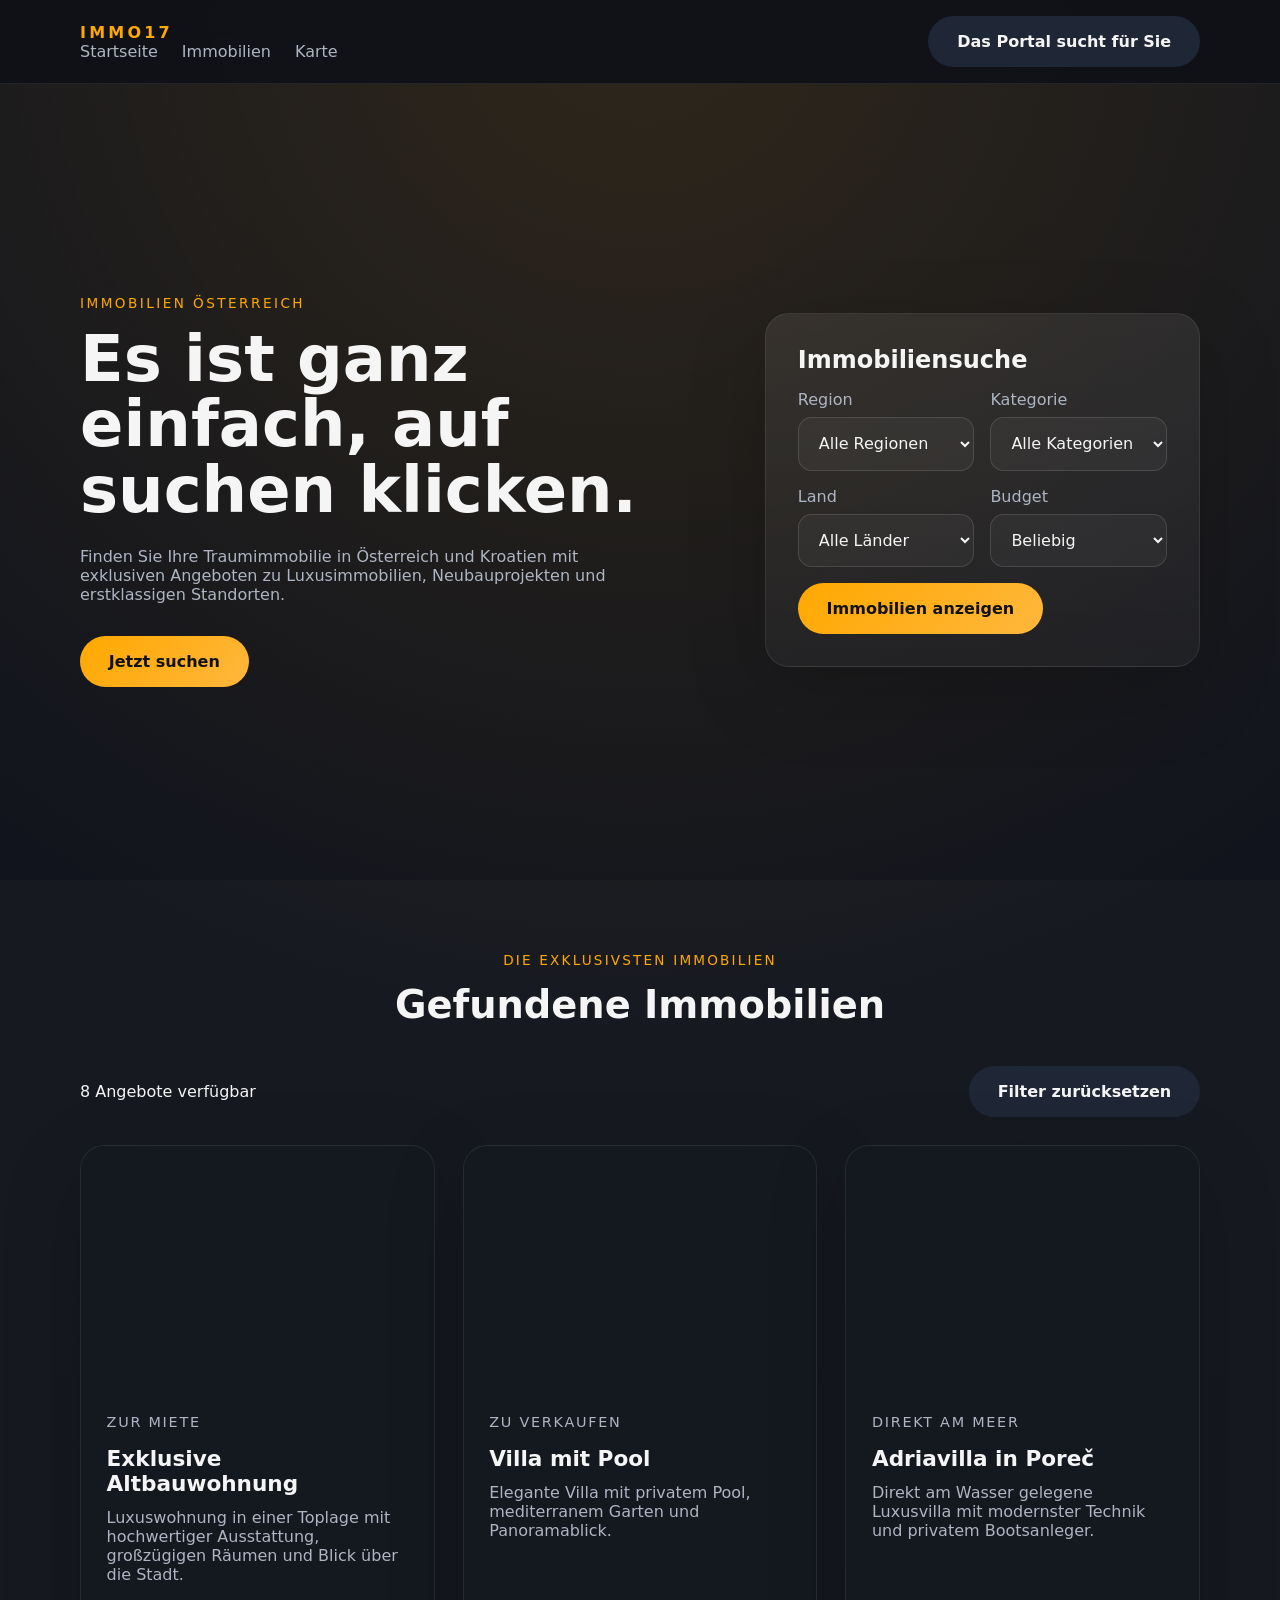
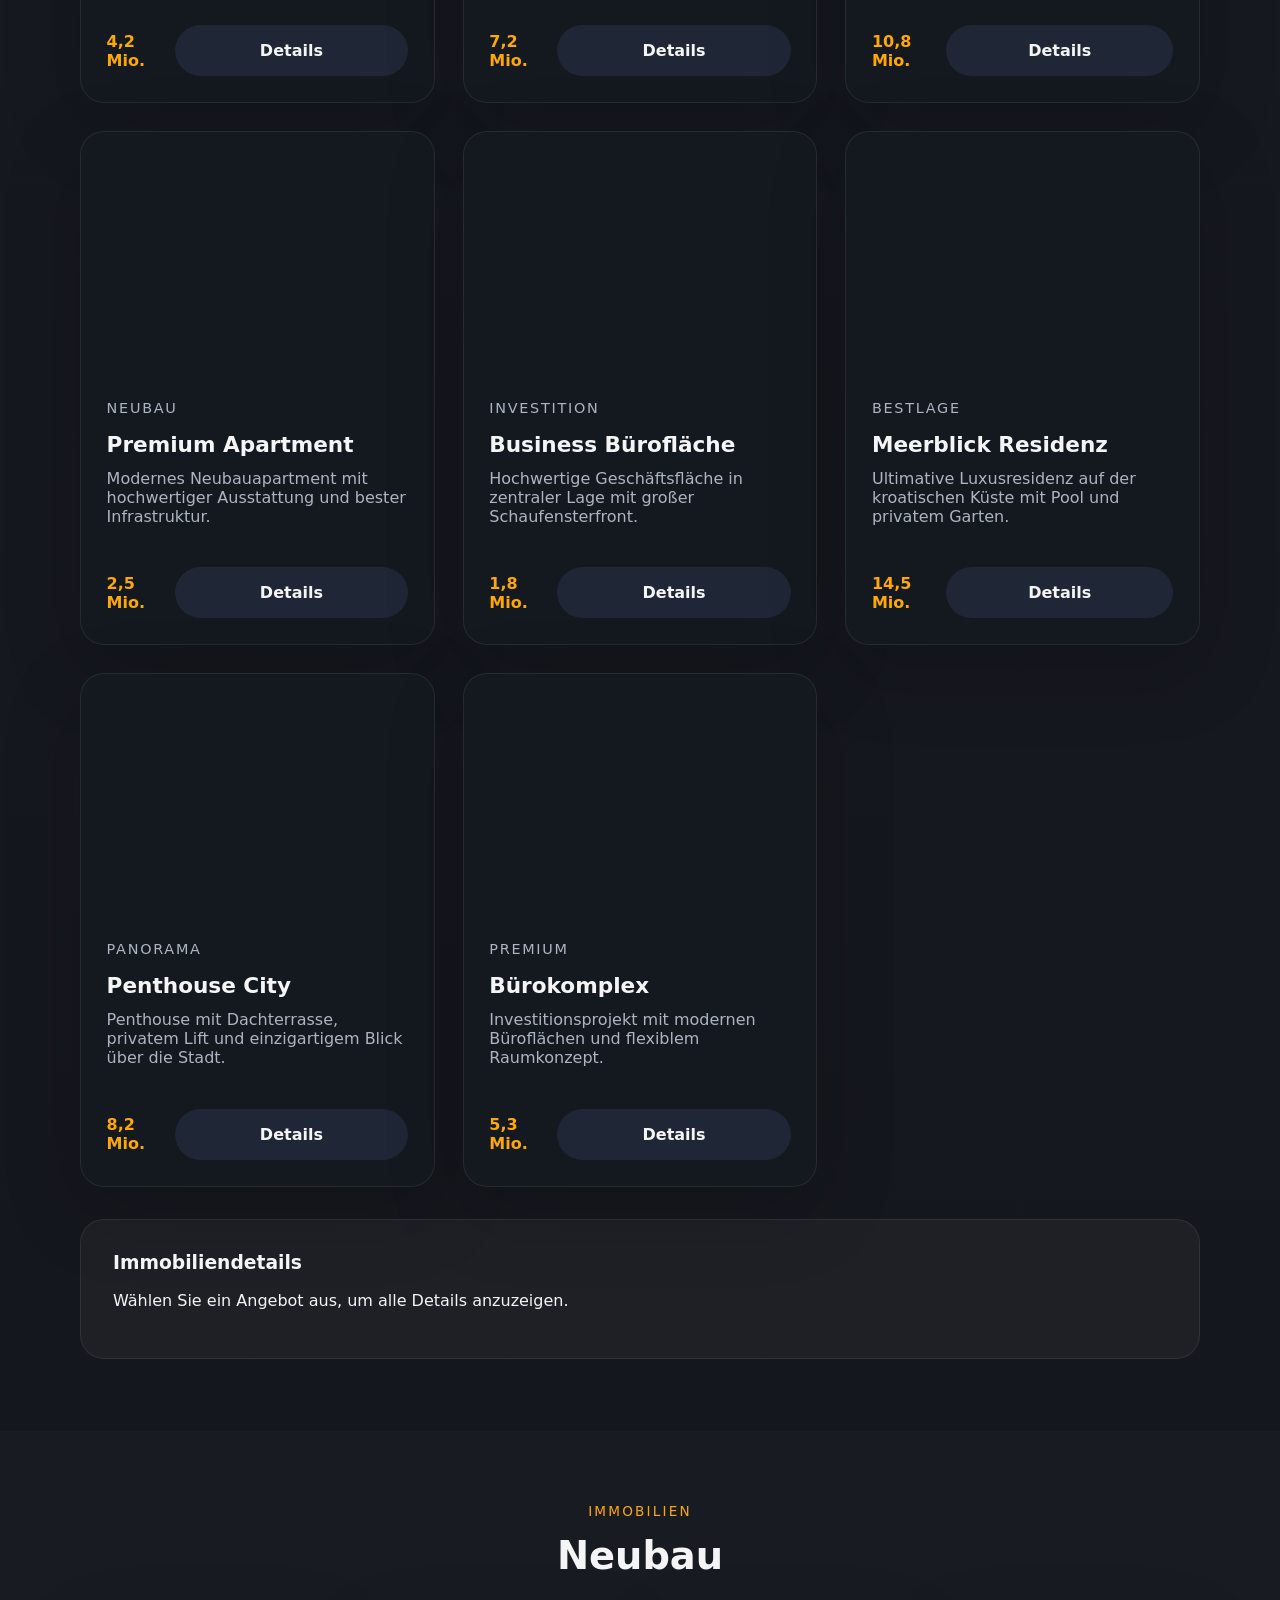
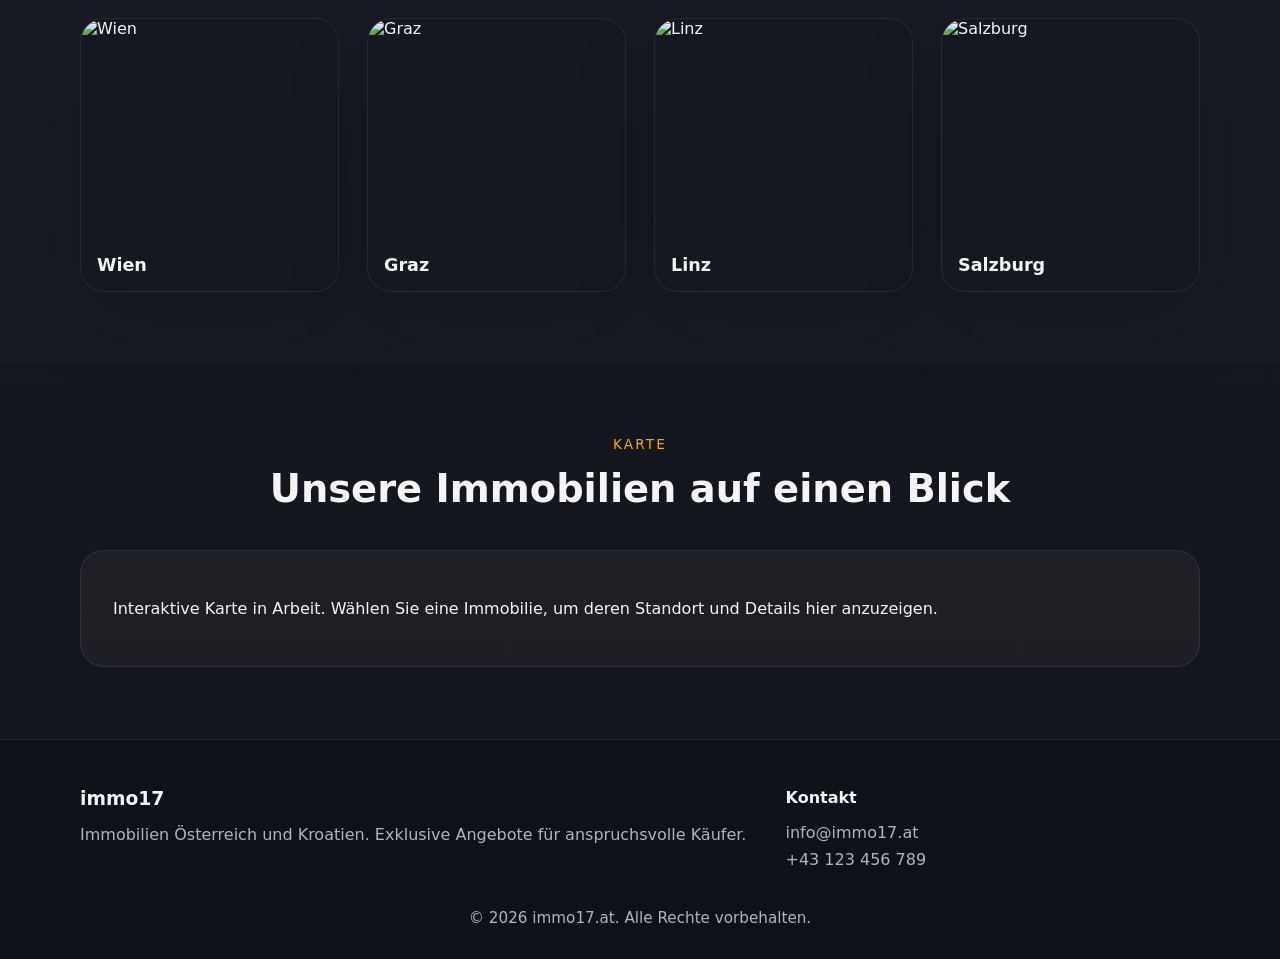
==== commit 88990e9b: "Make site dynamic; add Netlify config" ====
--- a/index.html
+++ b/index.html
@@ -15,7 +15,7 @@
             <a class="logo" href="#home">immo17</a>
             <nav class="main-menu">
               <a href="#home">Startseite</a>
-              <a href="#kategorien">Immobilien</a>
+              <a href="#angebote">Immobilien</a>
               <a href="#karte">Karte</a>
             </nav>
           </div>
@@ -30,7 +30,7 @@
           <a class="mobile-logo" href="#home">immo17</a>
           <nav class="mobile-nav">
             <a href="#home">Startseite</a>
-            <a href="#kategorien">Immobilien</a>
+            <a href="#angebote">Immobilien</a>
             <a href="#karte">Karte</a>
             <a class="btn btn-secondary mobile-cta" href="#portal">Das Portal sucht für Sie</a>
           </nav>
@@ -45,29 +45,58 @@
             <span class="eyebrow">Immobilien Österreich</span>
             <h1>Es ist ganz einfach, auf suchen klicken.</h1>
             <p>Finden Sie Ihre Traumimmobilie in Österreich und Kroatien mit exklusiven Angeboten zu Luxusimmobilien, Neubauprojekten und erstklassigen Standorten.</p>
-            <a class="btn btn-primary" href="#kategorien">Jetzt suchen</a>
+            <a class="btn btn-primary" href="#angebote">Jetzt suchen</a>
           </div>
           <div class="hero-panel">
             <div class="hero-panel-inner">
-              <h2>Suchen Sie nach</h2>
-              <div class="category-grid">
-                <article class="category-card">
-                  <div class="category-icon">🏢</div>
-                  <h3>Neubau</h3>
-                </article>
-                <article class="category-card">
-                  <div class="category-icon">🏡</div>
-                  <h3>Häuser mit Pool</h3>
-                </article>
-                <article class="category-card">
-                  <div class="category-icon">🌟</div>
-                  <h3>Luxusimmobilien</h3>
-                </article>
-                <article class="category-card">
-                  <div class="category-icon">🏬</div>
-                  <h3>Geschäftsräume</h3>
-                </article>
-              </div>
+              <h2>Immobiliensuche</h2>
+              <form id="searchForm" class="search-form">
+                <div class="search-row">
+                  <label>
+                    Region
+                    <select id="filterLocation">
+                      <option value="">Alle Regionen</option>
+                      <option value="Wien">Wien</option>
+                      <option value="Graz">Graz</option>
+                      <option value="Linz">Linz</option>
+                      <option value="Salzburg">Salzburg</option>
+                      <option value="Poreč">Poreč</option>
+                      <option value="Split">Split</option>
+                    </select>
+                  </label>
+                  <label>
+                    Kategorie
+                    <select id="filterCategory">
+                      <option value="">Alle Kategorien</option>
+                      <option value="Neubau">Neubau</option>
+                      <option value="Haus mit Pool">Haus mit Pool</option>
+                      <option value="Luxusimmobilie">Luxusimmobilie</option>
+                      <option value="Geschäftsräume">Geschäftsräume</option>
+                    </select>
+                  </label>
+                </div>
+                <div class="search-row">
+                  <label>
+                    Land
+                    <select id="filterCountry">
+                      <option value="">Alle Länder</option>
+                      <option value="Österreich">Österreich</option>
+                      <option value="Kroatien">Kroatien</option>
+                    </select>
+                  </label>
+                  <label>
+                    Budget
+                    <select id="filterPrice">
+                      <option value="">Beliebig</option>
+                      <option value="0-2500000">Bis 2,5 Mio.</option>
+                      <option value="2500000-5000000">2,5–5 Mio.</option>
+                      <option value="5000000-10000000">5–10 Mio.</option>
+                      <option value="10000000-999999999">10+ Mio.</option>
+                    </select>
+                  </label>
+                </div>
+                <button class="btn btn-primary" type="submit">Immobilien anzeigen</button>
+              </form>
             </div>
           </div>
         </div>
@@ -76,37 +105,17 @@
       <section id="angebote" class="section section-dark">
         <div class="container">
           <div class="section-heading text-center">
-            <span class="subtitle">Die teuersten Immobilien</span>
-            <h2>Angebot der exklusivsten Immobilien in Österreich</h2>
+            <span class="subtitle">Die exklusivsten Immobilien</span>
+            <h2>Gefundene Immobilien</h2>
           </div>
-          <div class="card-grid">
-            <article class="property-card">
-              <div class="property-image image-austria"></div>
-              <div class="property-content">
-                <p class="property-tag">Zur Miete</p>
-                <h3>Graz</h3>
-                <p>Top-Luxuswohnung in bester Lage mit exklusivem Design und modernster Ausstattung.</p>
-                <span class="price">5 Mio. - 10 Mio.</span>
-              </div>
-            </article>
-            <article class="property-card">
-              <div class="property-image image-croatia"></div>
-              <div class="property-content">
-                <p class="property-tag">Kroatien</p>
-                <h3>Erste Reihe am Meer</h3>
-                <p>Exklusive Villen und Häuser an der kroatischen Adriaküste mit direktem Meerzugang.</p>
-                <span class="price">10 Mio. - 20 Mio.</span>
-              </div>
-            </article>
-            <article class="property-card">
-              <div class="property-image image-house"></div>
-              <div class="property-content">
-                <p class="property-tag">Kroatien</p>
-                <h3>Poreč</h3>
-                <p>Luxuriöse Wohnungen und Apartments mit Pool und Meerblick.</p>
-                <span class="price">3 Mio. - 5 Mio.</span>
-              </div>
-            </article>
+          <div class="filter-summary">
+            <p id="resultCount">8 Angebote verfügbar</p>
+            <button id="clearFilters" class="btn btn-secondary">Filter zurücksetzen</button>
+          </div>
+          <div id="propertyCards" class="card-grid"></div>
+          <div id="propertyDetail" class="property-detail">
+            <h3>Immobiliendetails</h3>
+            <p>Wählen Sie ein Angebot aus, um alle Details anzuzeigen.</p>
           </div>
         </div>
       </section>
@@ -138,34 +147,14 @@
         </div>
       </section>
 
-      <section class="section section-dark">
+      <section id="karte" class="section section-dark">
         <div class="container">
           <div class="section-heading text-center">
-            <span class="subtitle">Kroatische Immobilien</span>
-            <h2>Die größte Auswahl an Immobilien in Kroatien</h2>
+            <span class="subtitle">Karte</span>
+            <h2>Unsere Immobilien auf einen Blick</h2>
           </div>
-          <div class="blog-grid">
-            <article class="blog-card">
-              <div class="blog-image image-croatia-1"></div>
-              <div class="blog-body">
-                <h3>Reihe zum Meer</h3>
-                <p>Exklusives Angebot an Immobilien direkt an der Küste mit unvergleichlichem Meerblick.</p>
-              </div>
-            </article>
-            <article class="blog-card">
-              <div class="blog-image image-croatia-2"></div>
-              <div class="blog-body">
-                <h3>Luxusimmobilien</h3>
-                <p>Prestigevillen, Apartments und Häuser von höchster Qualität für anspruchsvolle Käufer.</p>
-              </div>
-            </article>
-            <article class="blog-card">
-              <div class="blog-image image-croatia-3"></div>
-              <div class="blog-body">
-                <h3>Angebot an Häusern in Istrien</h3>
-                <p>Wunderschöne Häuser in Istrien von traditionellen Steinvillen bis zu modernen Ferienhäusern.</p>
-              </div>
-            </article>
+          <div class="map-card">
+            <p>Interaktive Karte in Arbeit. Wählen Sie eine Immobilie, um deren Standort und Details hier anzuzeigen.</p>
           </div>
         </div>
       </section>
--- a/styles.css
+++ b/styles.css
@@ -167,23 +167,34 @@
   margin: 0 0 1rem;
 }
 
-.category-grid {
-  display: grid;
-  gap: 1rem;
-}
-
-.category-card {
-  display: grid;
-  gap: 1rem;
+.search-form {
+  display: grid;
+  gap: 1rem;
+}
+
+.search-row {
+  display: grid;
+  grid-template-columns: repeat(2, minmax(0, 1fr));
+  gap: 1rem;
+}
+
+.search-form label {
+  display: grid;
+  gap: 0.5rem;
+  color: var(--muted);
+}
+
+.search-form select {
+  width: 100%;
+  border: 1px solid rgba(255, 255, 255, 0.12);
   background: rgba(255, 255, 255, 0.04);
-  border: 1px solid rgba(255, 255, 255, 0.08);
-  border-radius: 1.25rem;
-  padding: 1.2rem;
-  text-align: center;
-}
-
-.category-icon {
-  font-size: 1.75rem;
+  color: var(--text);
+  padding: 0.95rem 1rem;
+  border-radius: 0.85rem;
+}
+
+.search-form button {
+  width: fit-content;
 }
 
 .section {
@@ -221,6 +232,19 @@
   text-align: center;
 }
 
+.filter-summary {
+  display: flex;
+  justify-content: space-between;
+  align-items: center;
+  gap: 1rem;
+  margin-bottom: 1.75rem;
+  flex-wrap: wrap;
+}
+
+.filter-summary p {
+  margin: 0;
+}
+
 .card-grid,
 .blog-grid,
 .locations-grid {
@@ -230,7 +254,7 @@
 
 .card-grid,
 .blog-grid {
-  grid-template-columns: repeat(auto-fit, minmax(240px, 1fr));
+  grid-template-columns: repeat(auto-fit, minmax(260px, 1fr));
 }
 
 .locations-grid {
@@ -247,9 +271,14 @@
   box-shadow: var(--shadow);
 }
 
+.property-card {
+  display: grid;
+  grid-template-rows: auto 1fr;
+}
+
 .property-image,
 .blog-image {
-  min-height: 260px;
+  min-height: 240px;
   background-size: cover;
   background-position: center;
 }
@@ -301,11 +330,59 @@
   margin: 0 0 1rem;
 }
 
+.property-card .card-footer {
+  display: flex;
+  justify-content: space-between;
+  align-items: center;
+  padding: 0 1.6rem 1.6rem;
+  gap: 1rem;
+}
+
+.property-card button {
+  width: 100%;
+}
+
 .price {
   display: inline-flex;
   align-items: center;
   color: var(--highlight);
   font-weight: 700;
+}
+
+.property-detail,
+.map-card {
+  background: rgba(255, 255, 255, 0.04);
+  border: 1px solid rgba(255, 255, 255, 0.08);
+  border-radius: 1.5rem;
+  padding: 2rem;
+  margin-top: 2rem;
+}
+
+.property-detail h3 {
+  margin-top: 0;
+}
+
+.property-detail .detail-grid {
+  display: grid;
+  gap: 1rem;
+  grid-template-columns: 1.2fr 0.8fr;
+}
+
+.property-detail .detail-meta {
+  display: grid;
+  gap: 1rem;
+}
+
+.detail-meta span {
+  display: block;
+  color: var(--muted);
+}
+
+.property-detail img {
+  width: 100%;
+  border-radius: 1rem;
+  object-fit: cover;
+  min-height: 260px;
 }
 
 .location-card img {
@@ -354,7 +431,8 @@
 
 @media (max-width: 900px) {
   .hero-grid,
-  .footer-grid {
+  .footer-grid,
+  .property-detail .detail-grid {
     grid-template-columns: 1fr;
   }
 }
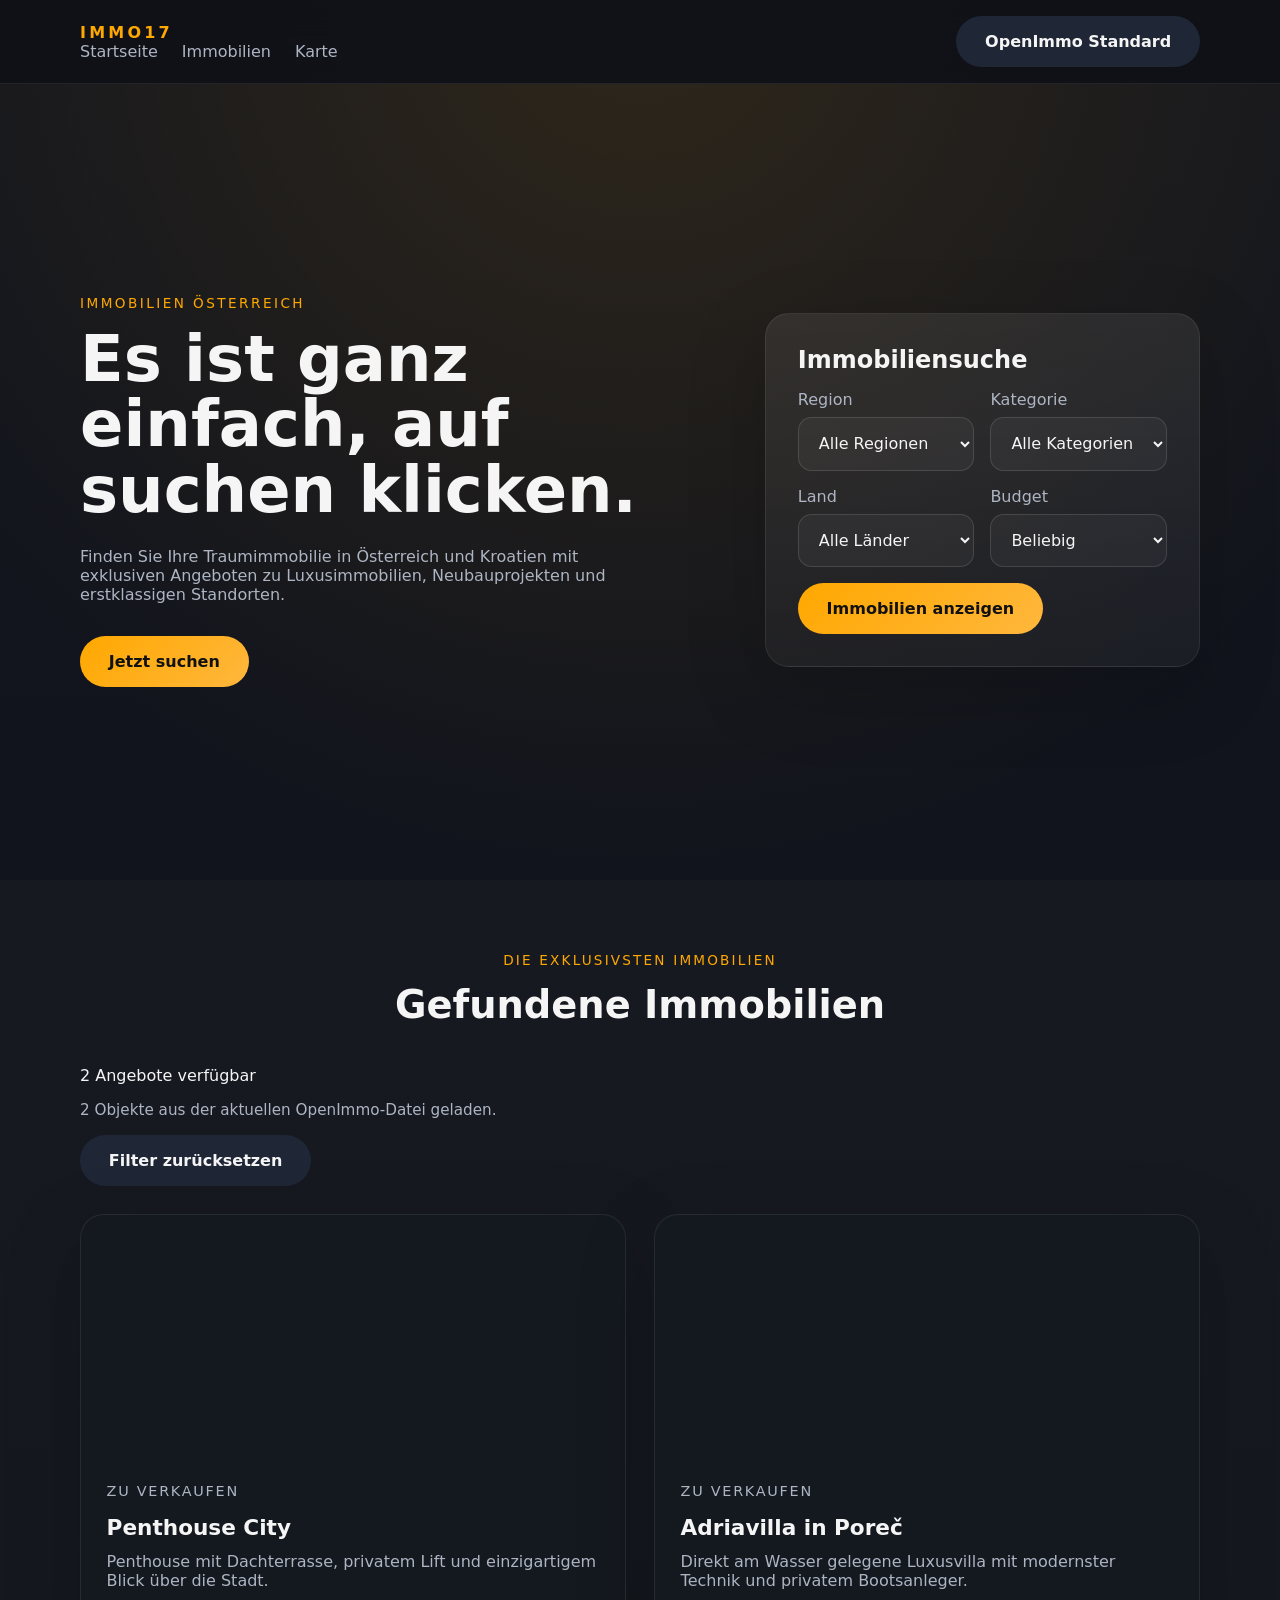
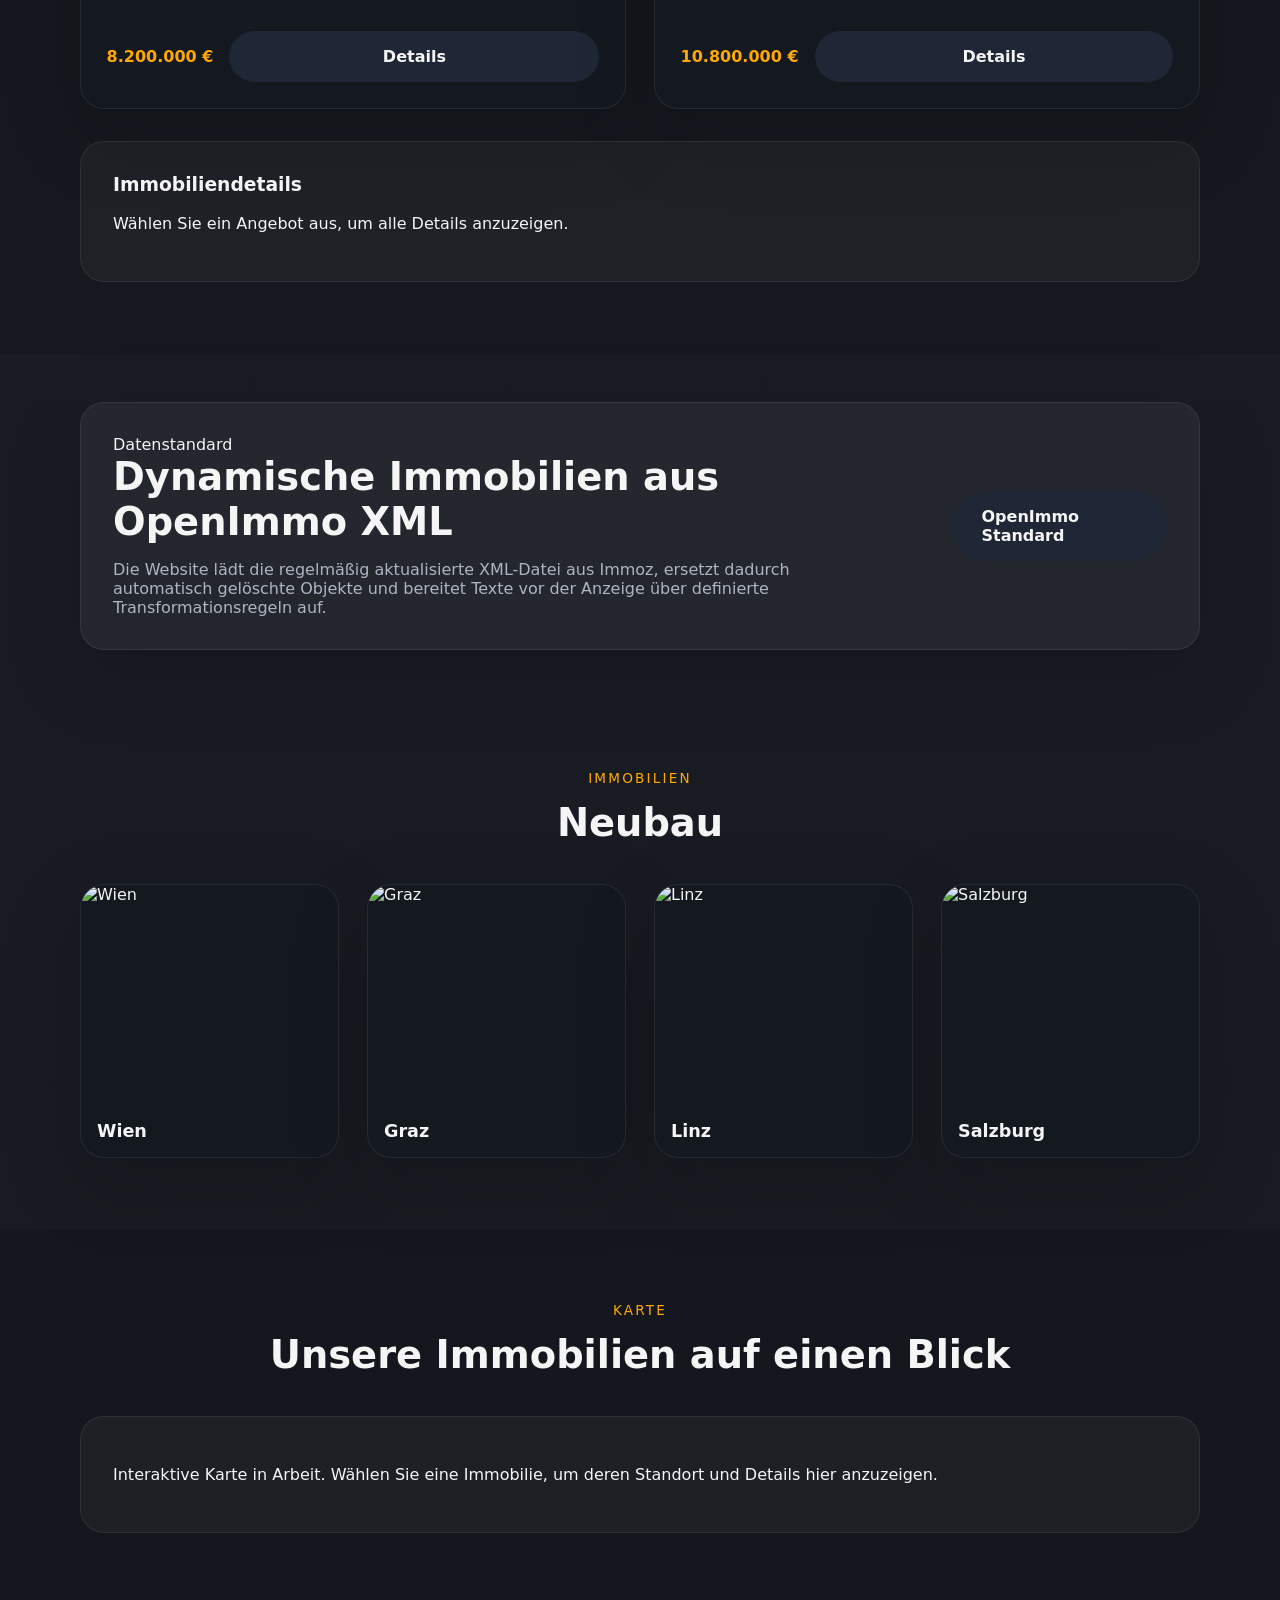
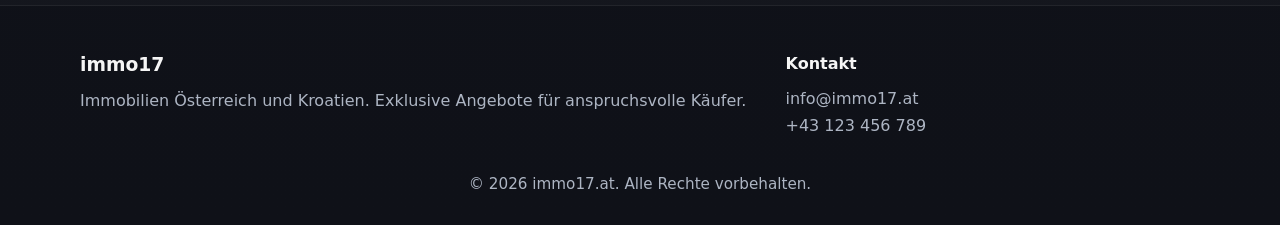
==== commit 6271e37b: "Restructure site for OpenImmo XML feed" ====
--- a/index.html
+++ b/index.html
@@ -4,7 +4,7 @@
     <meta charset="UTF-8" />
     <meta name="viewport" content="width=device-width, initial-scale=1.0" />
     <title>immo17.at</title>
-    <meta name="description" content="Immobilien Österreich" />
+    <meta name="description" content="Immobilien Österreich mit OpenImmo-kompatiblen Immobiliendaten" />
     <link rel="stylesheet" href="styles.css" />
   </head>
   <body>
@@ -20,7 +20,7 @@
             </nav>
           </div>
           <div class="inner-header-right">
-            <a class="btn btn-secondary" href="#portal">Das Portal sucht für Sie</a>
+            <a class="btn btn-secondary" href="#datenstandard">OpenImmo Standard</a>
             <button class="menu-toggle" aria-label="Menü öffnen">☰</button>
           </div>
         </div>
@@ -32,7 +32,7 @@
             <a href="#home">Startseite</a>
             <a href="#angebote">Immobilien</a>
             <a href="#karte">Karte</a>
-            <a class="btn btn-secondary mobile-cta" href="#portal">Das Portal sucht für Sie</a>
+            <a class="btn btn-secondary mobile-cta" href="#datenstandard">OpenImmo Standard</a>
           </nav>
         </div>
       </div>
@@ -109,7 +109,8 @@
             <h2>Gefundene Immobilien</h2>
           </div>
           <div class="filter-summary">
-            <p id="resultCount">8 Angebote verfügbar</p>
+            <p id="resultCount">Angebote werden geladen …</p>
+            <p id="dataStatus" class="data-status">OpenImmo XML wird vorbereitet.</p>
             <button id="clearFilters" class="btn btn-secondary">Filter zurücksetzen</button>
           </div>
           <div id="propertyCards" class="card-grid"></div>
@@ -117,6 +118,18 @@
             <h3>Immobiliendetails</h3>
             <p>Wählen Sie ein Angebot aus, um alle Details anzuzeigen.</p>
           </div>
+        </div>
+      </section>
+
+
+      <section id="datenstandard" class="section section-light standard-section">
+        <div class="container standard-card">
+          <div>
+            <span class="subtitle">Datenstandard</span>
+            <h2>Dynamische Immobilien aus OpenImmo XML</h2>
+            <p>Die Website lädt die regelmäßig aktualisierte XML-Datei aus Immoz, ersetzt dadurch automatisch gelöschte Objekte und bereitet Texte vor der Anzeige über definierte Transformationsregeln auf.</p>
+          </div>
+          <a class="btn btn-secondary" href="https://www.openimmo.de/go.php/p/24/download.htm" target="_blank" rel="noopener">OpenImmo Standard</a>
         </div>
       </section>
 
@@ -177,6 +190,6 @@
       </div>
     </footer>
 
-    <script src="script.js"></script>
+    <script type="module" src="script.js"></script>
   </body>
 </html>
--- a/styles.css
+++ b/styles.css
@@ -482,3 +482,61 @@
     display: inline-flex;
   }
 }
+
+.standard-section {
+  padding: 3rem 0;
+}
+
+.standard-card {
+  display: flex;
+  align-items: center;
+  justify-content: space-between;
+  gap: 2rem;
+  background: rgba(255, 255, 255, 0.05);
+  border: 1px solid rgba(255, 255, 255, 0.08);
+  border-radius: 1.5rem;
+  padding: 2rem;
+  box-shadow: var(--shadow);
+}
+
+.standard-card h2 {
+  margin: 0 0 1rem;
+  font-size: clamp(1.8rem, 3vw, 2.6rem);
+}
+
+.standard-card p {
+  margin: 0;
+  color: var(--muted);
+  max-width: 48rem;
+}
+
+.standard-badge {
+  display: inline-flex;
+  align-items: center;
+  border: 1px solid rgba(255, 168, 0, 0.45);
+  border-radius: 999px;
+  color: var(--highlight);
+  font-size: 0.78rem;
+  font-weight: 700;
+  padding: 0.35rem 0.65rem;
+  white-space: nowrap;
+}
+
+.standard-note {
+  border-top: 1px solid rgba(255, 255, 255, 0.08);
+  padding-top: 1rem;
+  font-weight: 700;
+}
+
+@media (max-width: 720px) {
+  .standard-card {
+    align-items: flex-start;
+    flex-direction: column;
+  }
+}
+
+.data-status {
+  color: var(--muted);
+  flex-basis: 100%;
+  font-size: 0.95rem;
+}
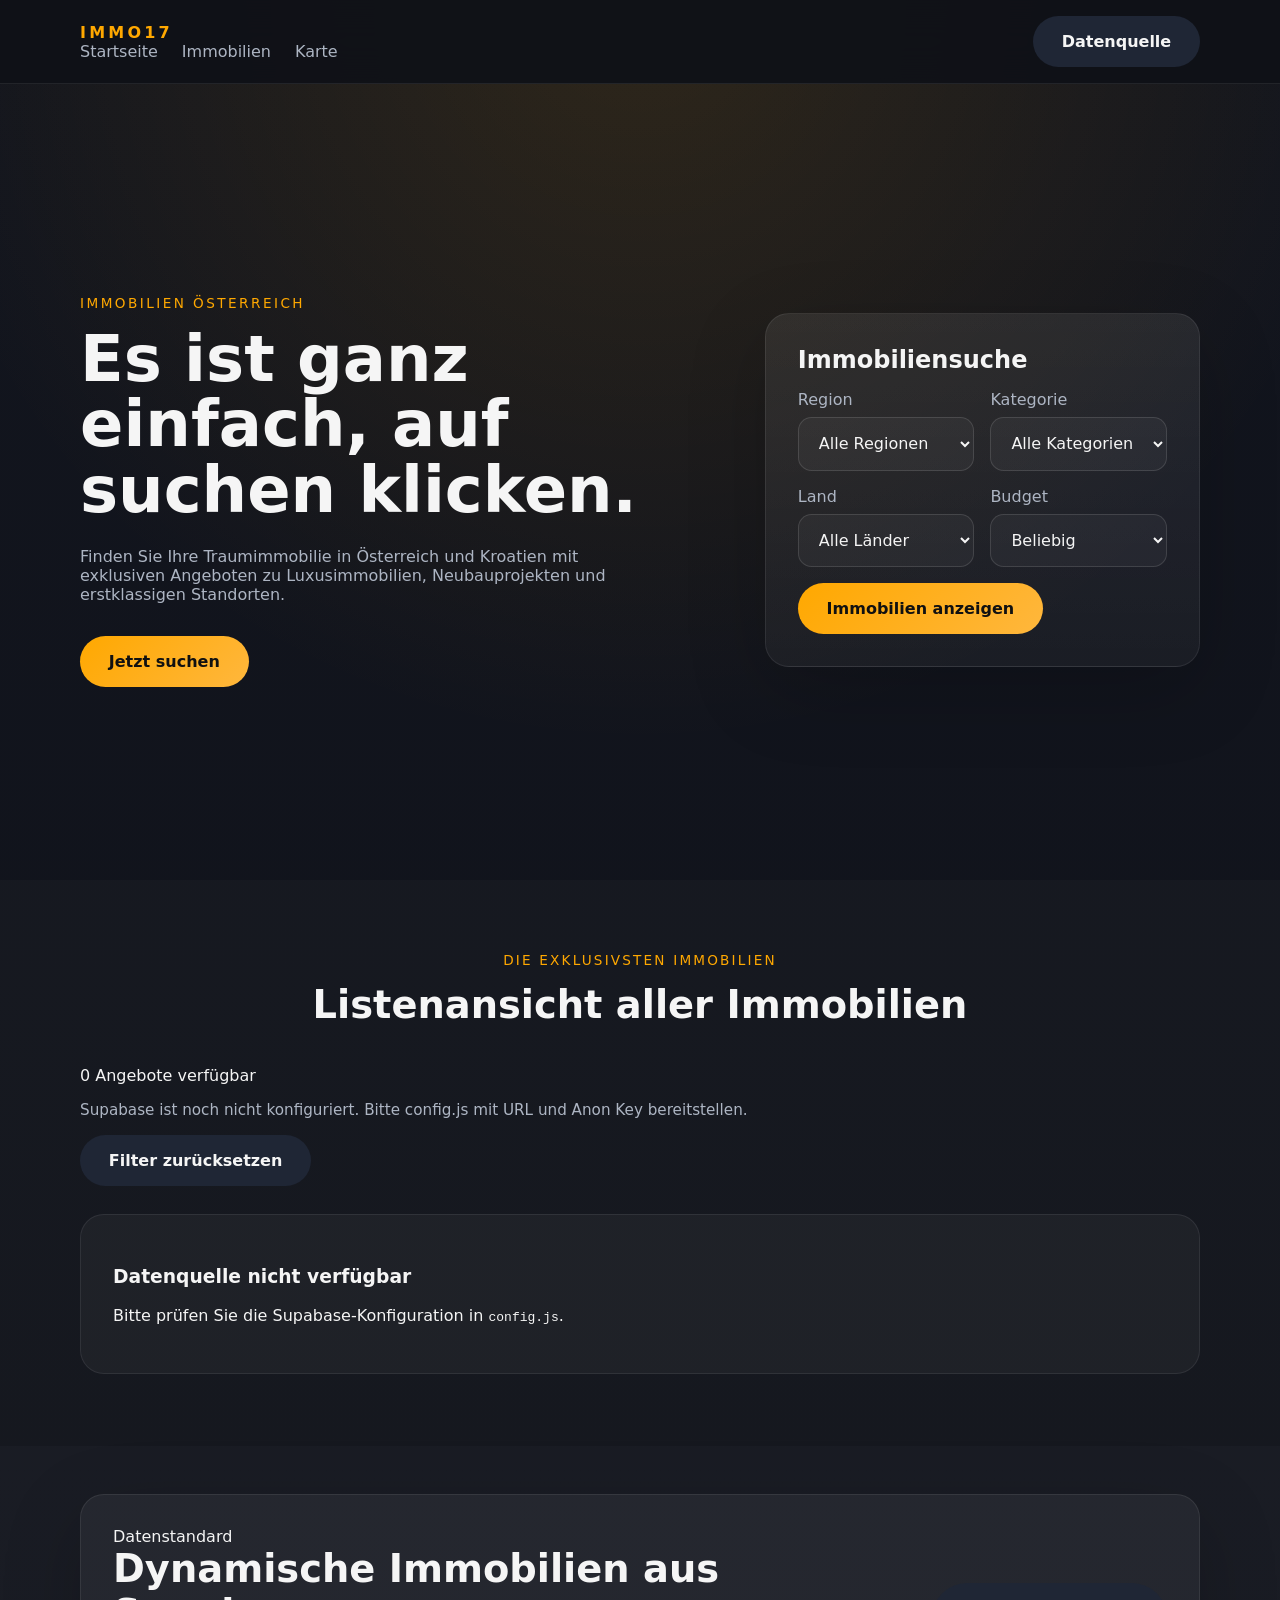
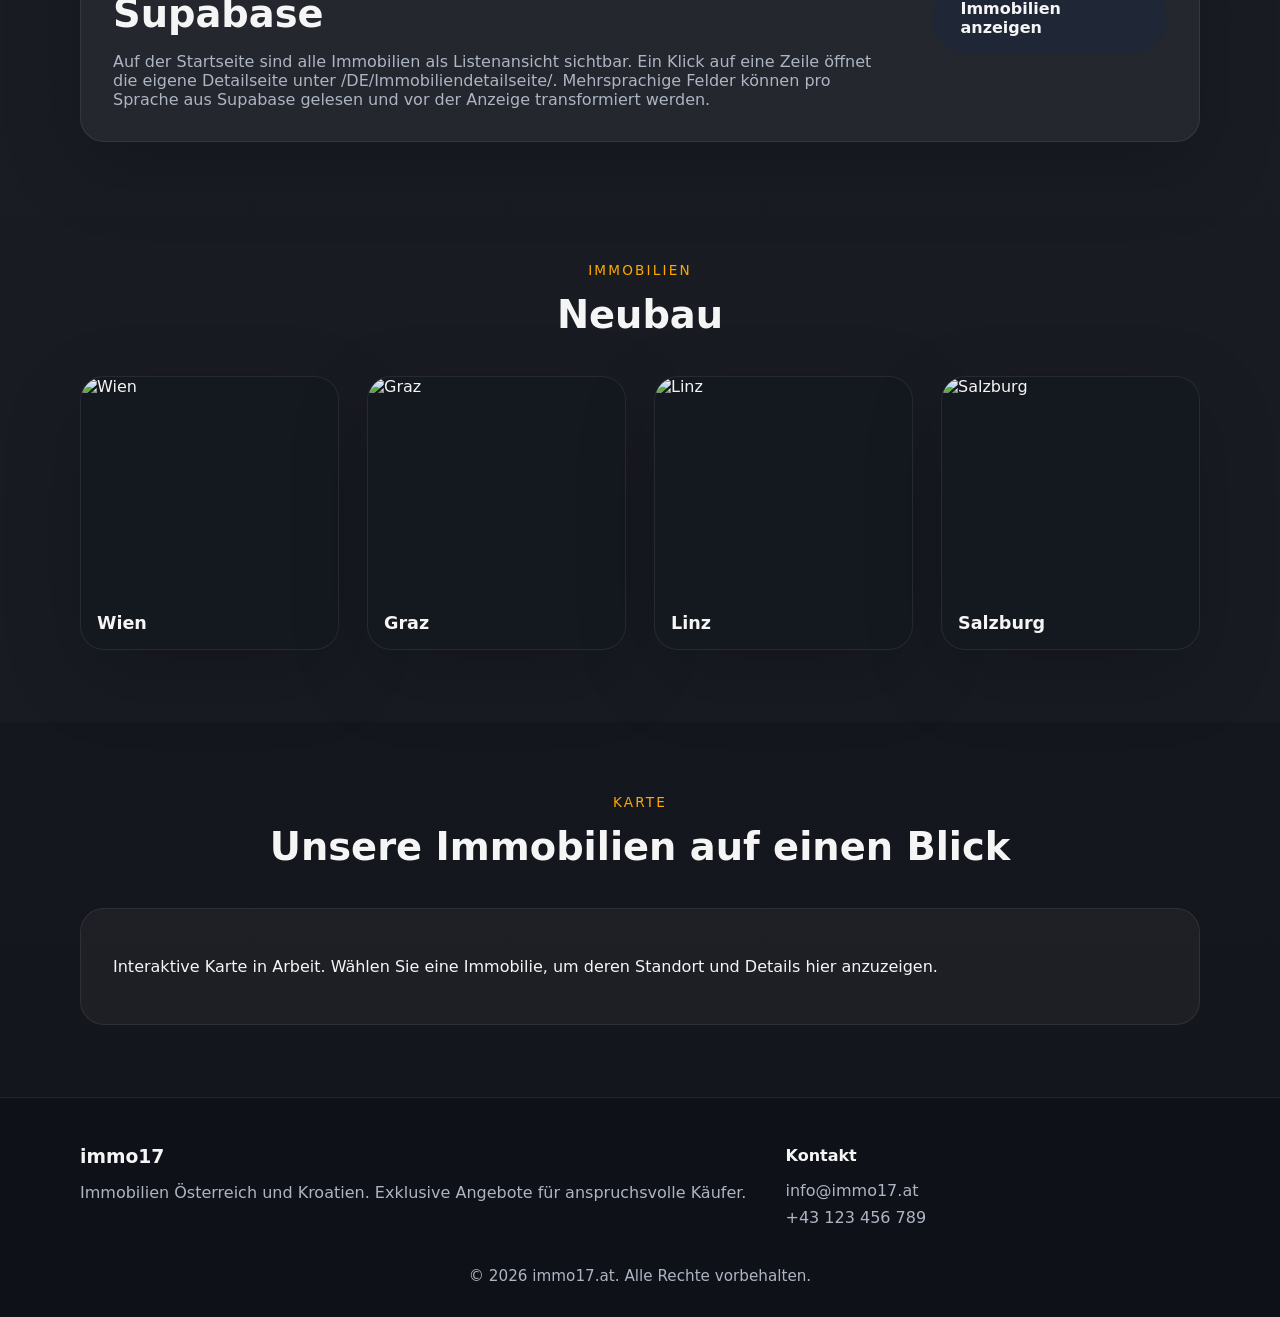
==== commit 82a20bd2: "Add listview and routed detail pages" ====
--- a/index.html
+++ b/index.html
@@ -4,7 +4,7 @@
     <meta charset="UTF-8" />
     <meta name="viewport" content="width=device-width, initial-scale=1.0" />
     <title>immo17.at</title>
-    <meta name="description" content="Immobilien Österreich mit OpenImmo-kompatiblen Immobiliendaten" />
+    <meta name="description" content="Immobilien Österreich mit dynamischen Daten aus Supabase" />
     <link rel="stylesheet" href="styles.css" />
   </head>
   <body>
@@ -20,7 +20,7 @@
             </nav>
           </div>
           <div class="inner-header-right">
-            <a class="btn btn-secondary" href="#datenstandard">OpenImmo Standard</a>
+            <a class="btn btn-secondary" href="#datenstandard">Datenquelle</a>
             <button class="menu-toggle" aria-label="Menü öffnen">☰</button>
           </div>
         </div>
@@ -32,7 +32,7 @@
             <a href="#home">Startseite</a>
             <a href="#angebote">Immobilien</a>
             <a href="#karte">Karte</a>
-            <a class="btn btn-secondary mobile-cta" href="#datenstandard">OpenImmo Standard</a>
+            <a class="btn btn-secondary mobile-cta" href="#datenstandard">Datenquelle</a>
           </nav>
         </div>
       </div>
@@ -106,18 +106,14 @@
         <div class="container">
           <div class="section-heading text-center">
             <span class="subtitle">Die exklusivsten Immobilien</span>
-            <h2>Gefundene Immobilien</h2>
+            <h2>Listenansicht aller Immobilien</h2>
           </div>
           <div class="filter-summary">
             <p id="resultCount">Angebote werden geladen …</p>
-            <p id="dataStatus" class="data-status">OpenImmo XML wird vorbereitet.</p>
+            <p id="dataStatus" class="data-status">Supabase-Verbindung wird vorbereitet.</p>
             <button id="clearFilters" class="btn btn-secondary">Filter zurücksetzen</button>
           </div>
-          <div id="propertyCards" class="card-grid"></div>
-          <div id="propertyDetail" class="property-detail">
-            <h3>Immobiliendetails</h3>
-            <p>Wählen Sie ein Angebot aus, um alle Details anzuzeigen.</p>
-          </div>
+          <div id="propertyCards" class="property-list"></div>
         </div>
       </section>
 
@@ -126,10 +122,10 @@
         <div class="container standard-card">
           <div>
             <span class="subtitle">Datenstandard</span>
-            <h2>Dynamische Immobilien aus OpenImmo XML</h2>
-            <p>Die Website lädt die regelmäßig aktualisierte XML-Datei aus Immoz, ersetzt dadurch automatisch gelöschte Objekte und bereitet Texte vor der Anzeige über definierte Transformationsregeln auf.</p>
+            <h2>Dynamische Immobilien aus Supabase</h2>
+            <p>Auf der Startseite sind alle Immobilien als Listenansicht sichtbar. Ein Klick auf eine Zeile öffnet die eigene Detailseite unter /DE/Immobiliendetailseite/. Mehrsprachige Felder können pro Sprache aus Supabase gelesen und vor der Anzeige transformiert werden.</p>
           </div>
-          <a class="btn btn-secondary" href="https://www.openimmo.de/go.php/p/24/download.htm" target="_blank" rel="noopener">OpenImmo Standard</a>
+          <a class="btn btn-secondary" href="#angebote">Immobilien anzeigen</a>
         </div>
       </section>
 
@@ -190,6 +186,7 @@
       </div>
     </footer>
 
+    <script src="config.js"></script>
     <script type="module" src="script.js"></script>
   </body>
 </html>
--- a/styles.css
+++ b/styles.css
@@ -540,3 +540,118 @@
   flex-basis: 100%;
   font-size: 0.95rem;
 }
+
+.property-list {
+  display: grid;
+  gap: 1rem;
+}
+
+.property-list-row {
+  display: grid;
+  grid-template-columns: 160px minmax(0, 1fr) minmax(180px, 0.35fr);
+  gap: 1.25rem;
+  align-items: center;
+  padding: 1rem;
+  border: 1px solid rgba(255, 255, 255, 0.08);
+  border-radius: 1.25rem;
+  background: #14181f;
+  box-shadow: var(--shadow);
+  color: var(--text);
+  text-decoration: none;
+}
+
+.property-list-row:hover,
+.property-list-row:focus {
+  border-color: rgba(255, 168, 0, 0.55);
+  transform: translateY(-2px);
+}
+
+.property-list-image {
+  width: 100%;
+  min-height: 120px;
+  border-radius: 1rem;
+  background-position: center;
+  background-size: cover;
+}
+
+.property-list-main h3,
+.property-list-main p {
+  margin: 0;
+}
+
+.property-list-main p,
+.property-list-meta {
+  color: var(--muted);
+}
+
+.property-list-meta {
+  display: grid;
+  gap: 0.6rem;
+  justify-items: end;
+  text-align: right;
+}
+
+.empty-state,
+.detail-page-card {
+  background: rgba(255, 255, 255, 0.04);
+  border: 1px solid rgba(255, 255, 255, 0.08);
+  border-radius: 1.5rem;
+  padding: 2rem;
+}
+
+.detail-page-section {
+  min-height: 78vh;
+}
+
+.detail-page-card {
+  margin-top: 1.5rem;
+  overflow: hidden;
+  padding: 0;
+}
+
+.detail-hero-image {
+  min-height: 420px;
+  background-position: center;
+  background-size: cover;
+}
+
+.detail-page-content {
+  padding: 2rem;
+}
+
+.detail-page-content h1 {
+  font-size: clamp(2.4rem, 5vw, 4rem);
+  margin: 0 0 1rem;
+}
+
+.detail-lead {
+  color: var(--muted);
+  font-size: 1.1rem;
+  max-width: 62rem;
+}
+
+.detail-facts-list {
+  display: grid;
+  grid-template-columns: repeat(auto-fit, minmax(220px, 1fr));
+  gap: 1rem;
+  margin-top: 2rem;
+}
+
+.detail-facts-list span {
+  display: block;
+  border: 1px solid rgba(255, 255, 255, 0.08);
+  border-radius: 1rem;
+  color: var(--muted);
+  padding: 1rem;
+}
+
+@media (max-width: 760px) {
+  .property-list-row {
+    grid-template-columns: 1fr;
+  }
+
+  .property-list-meta {
+    justify-items: start;
+    text-align: left;
+  }
+}
